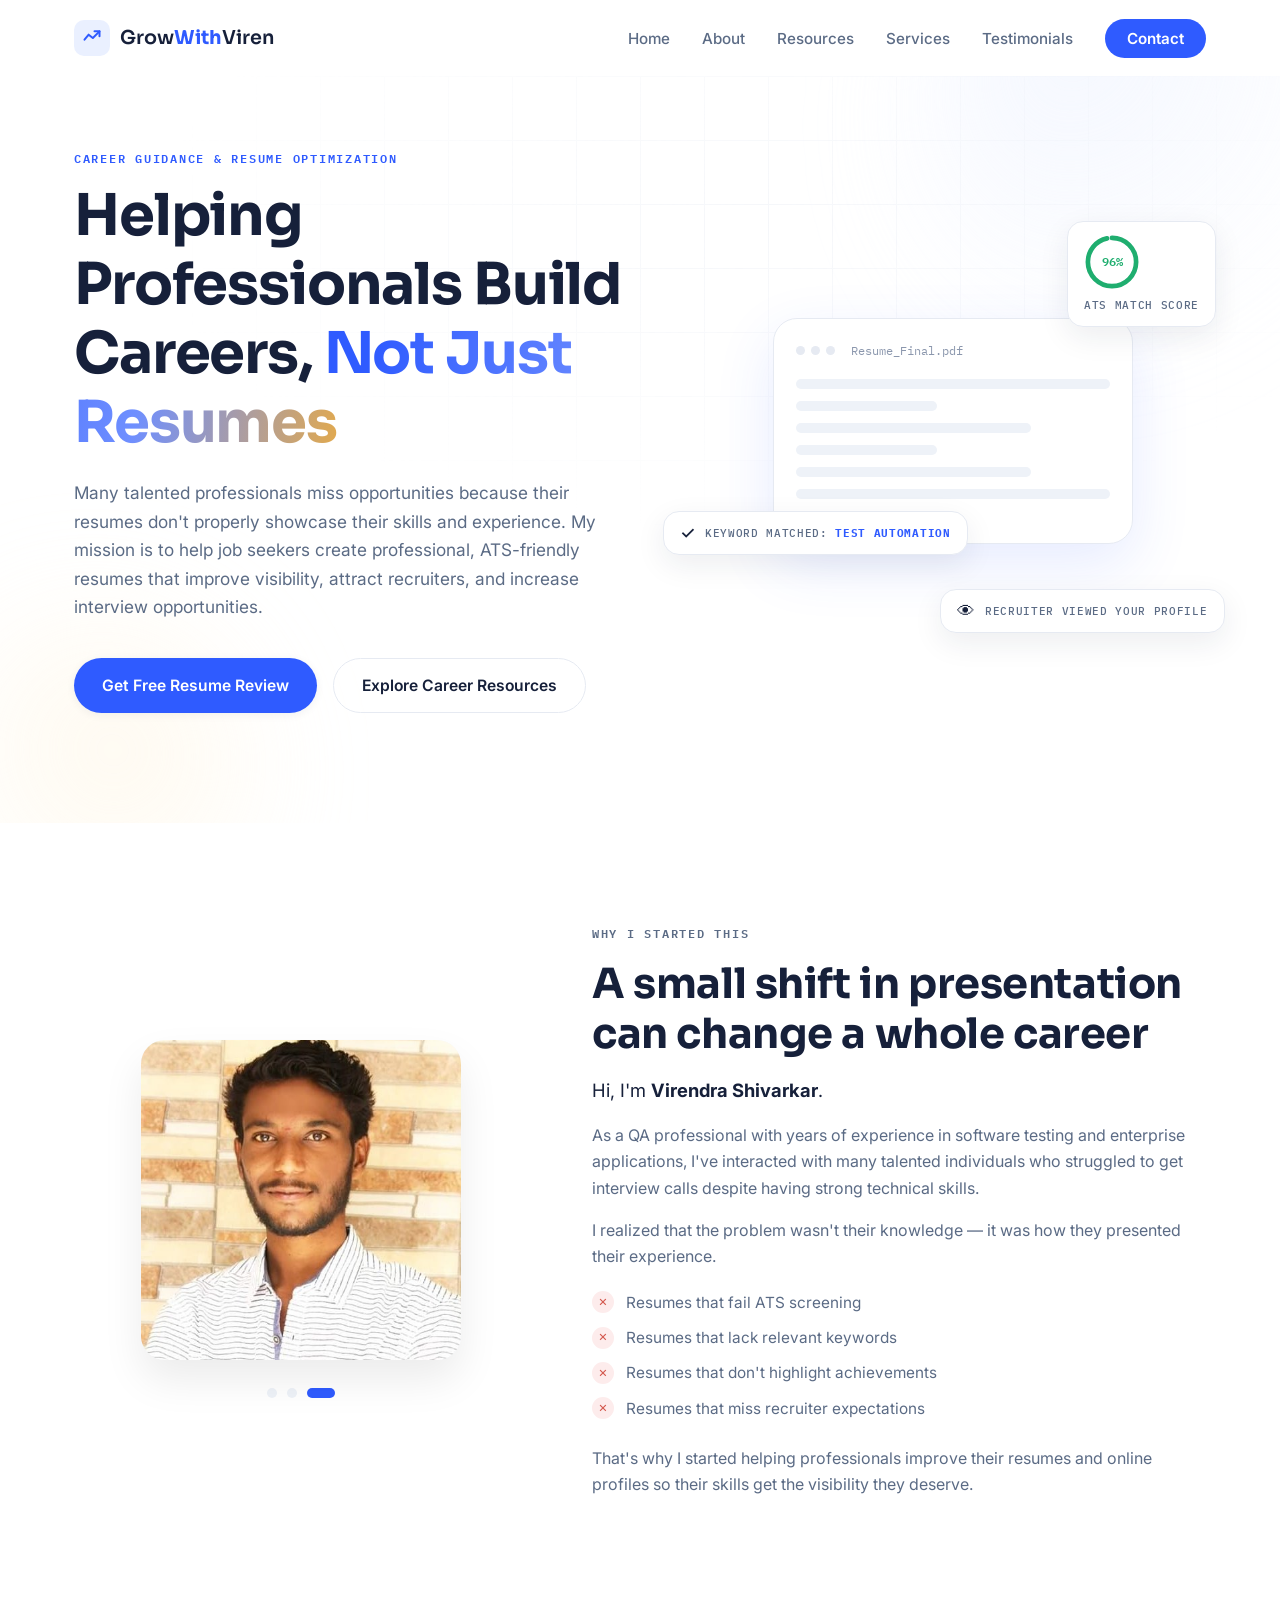
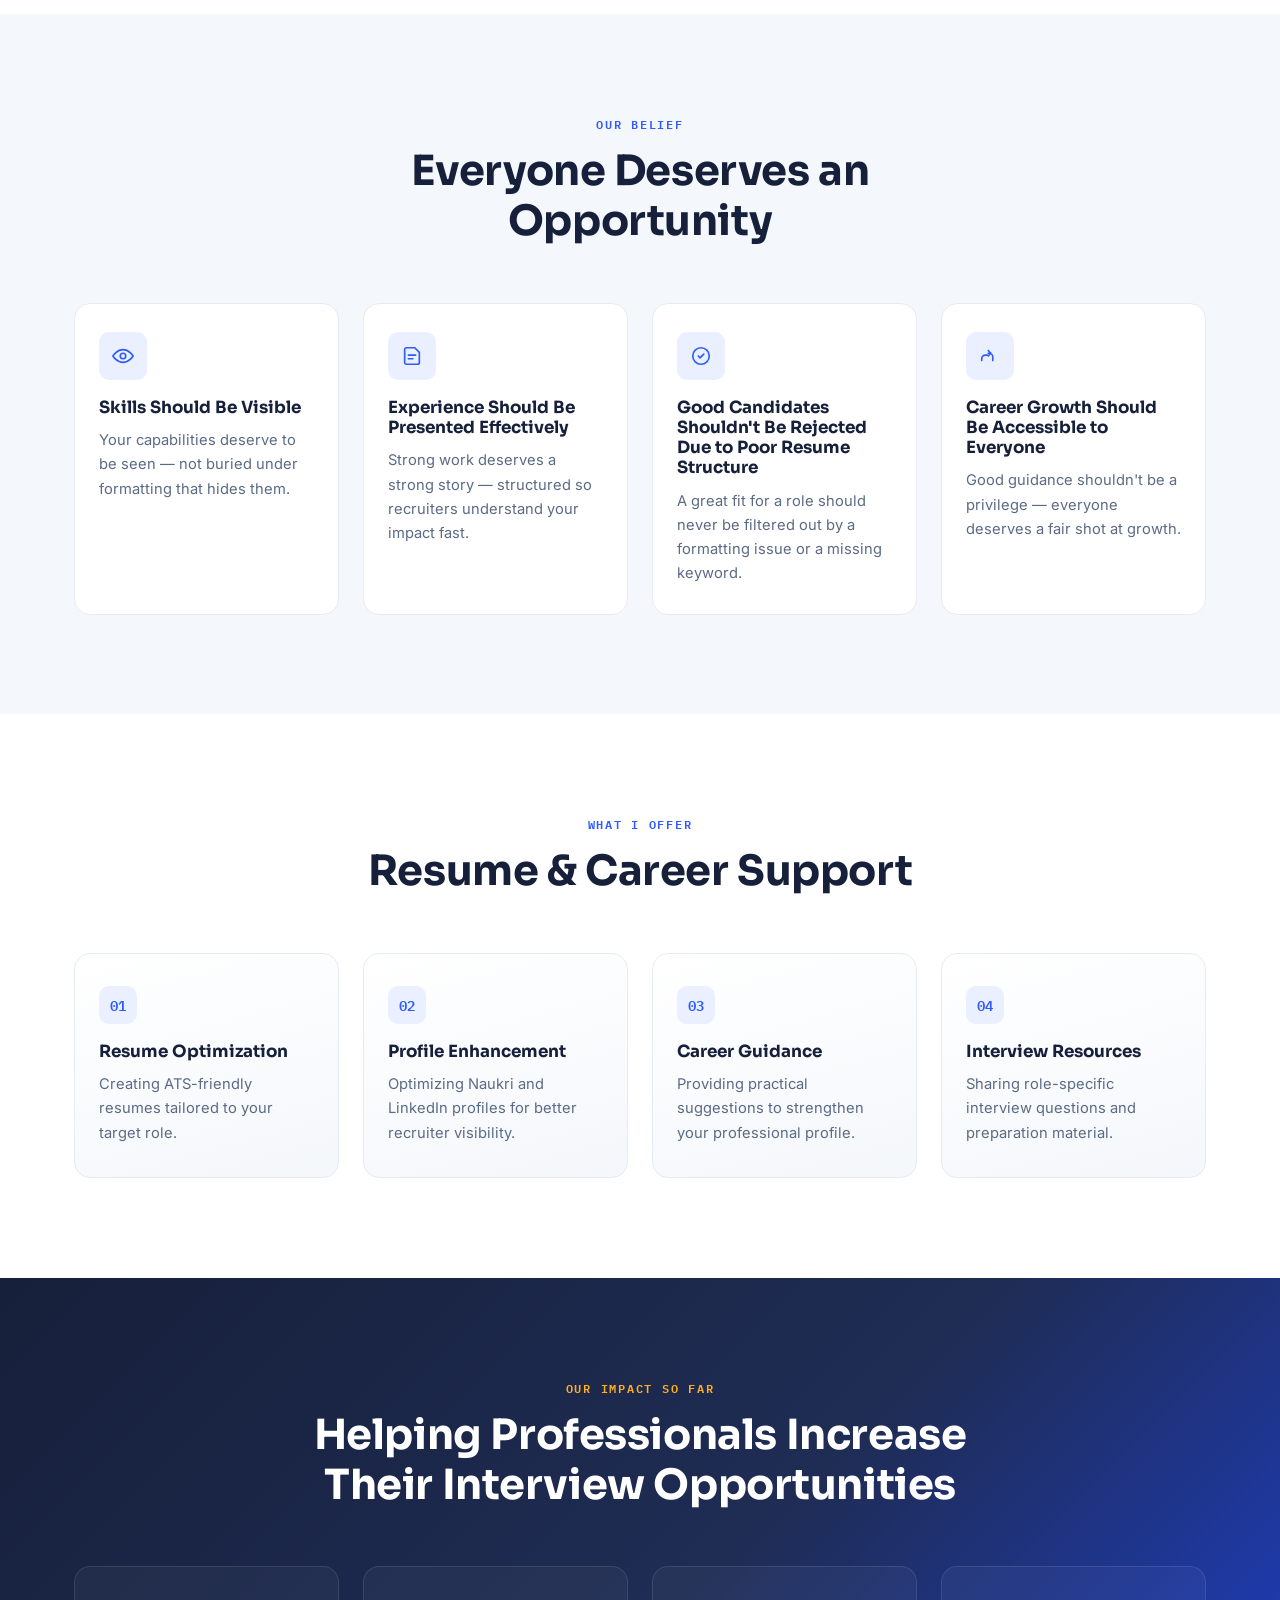
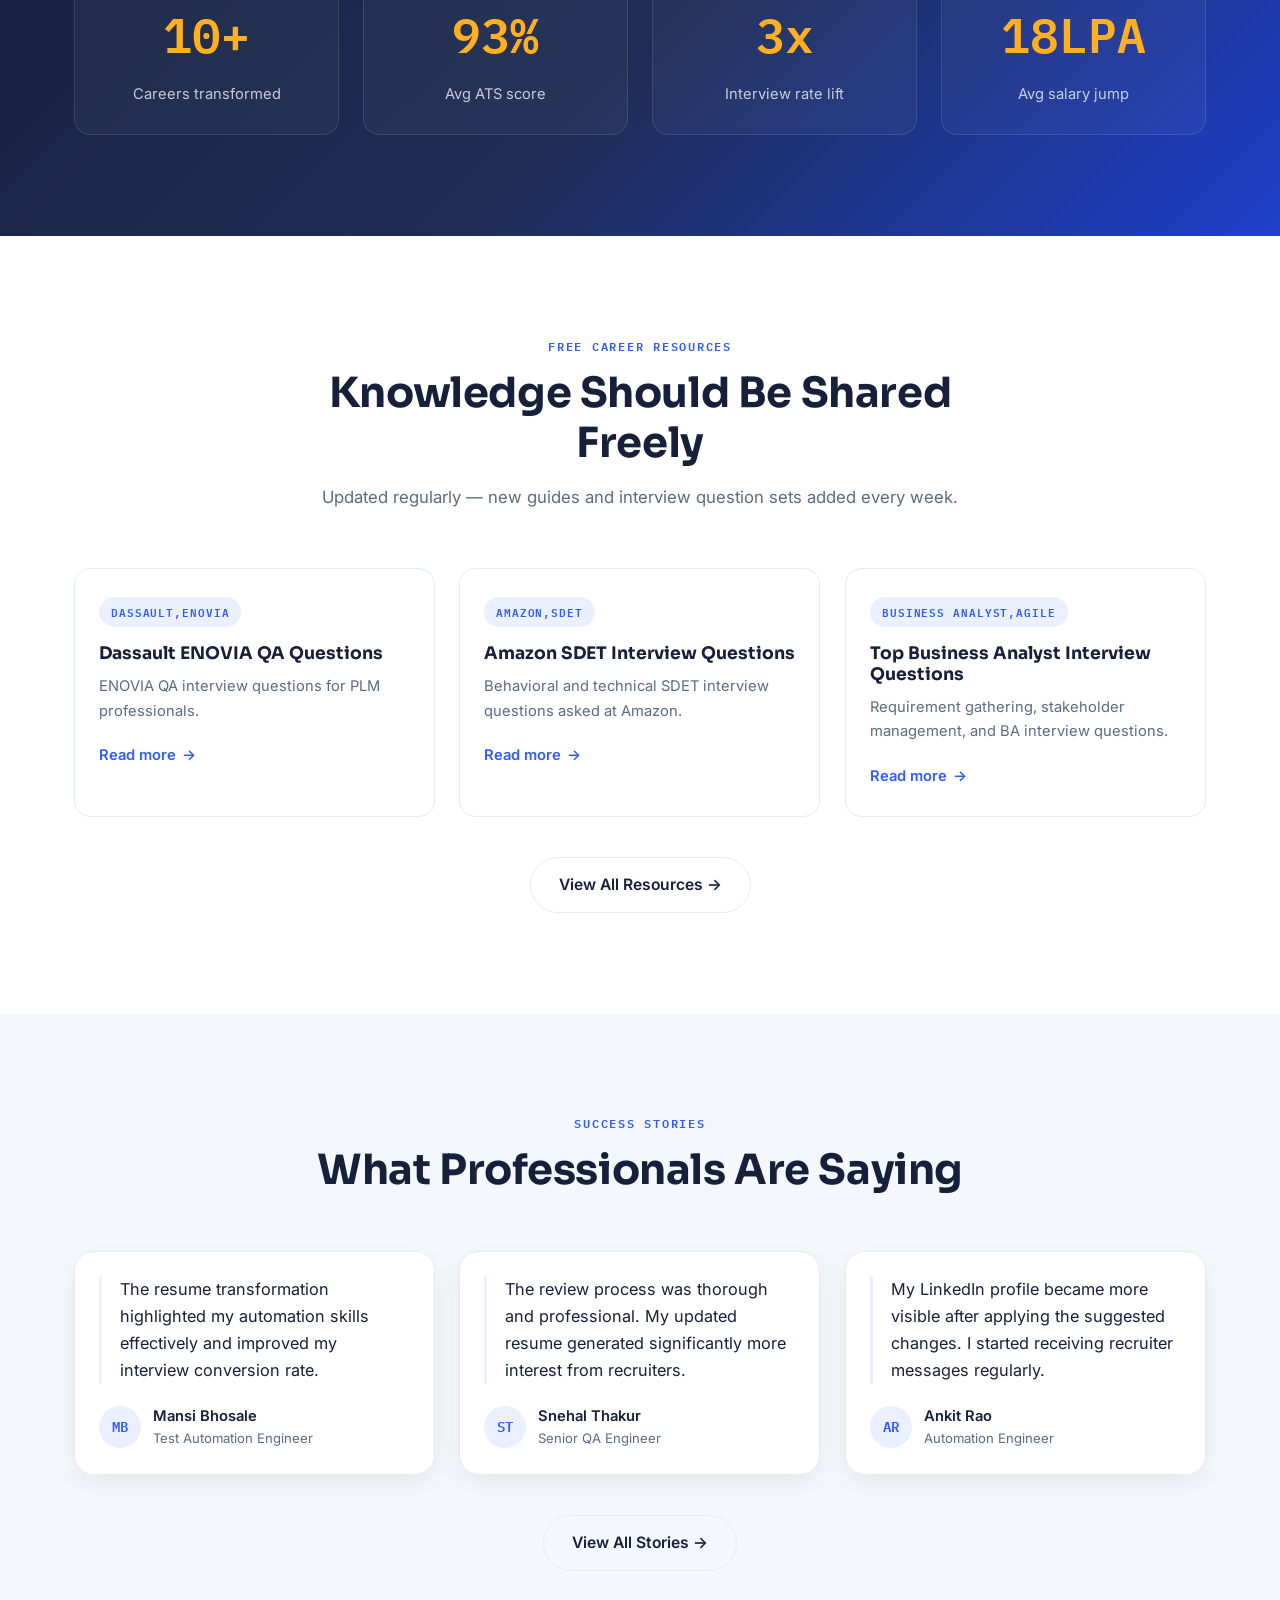
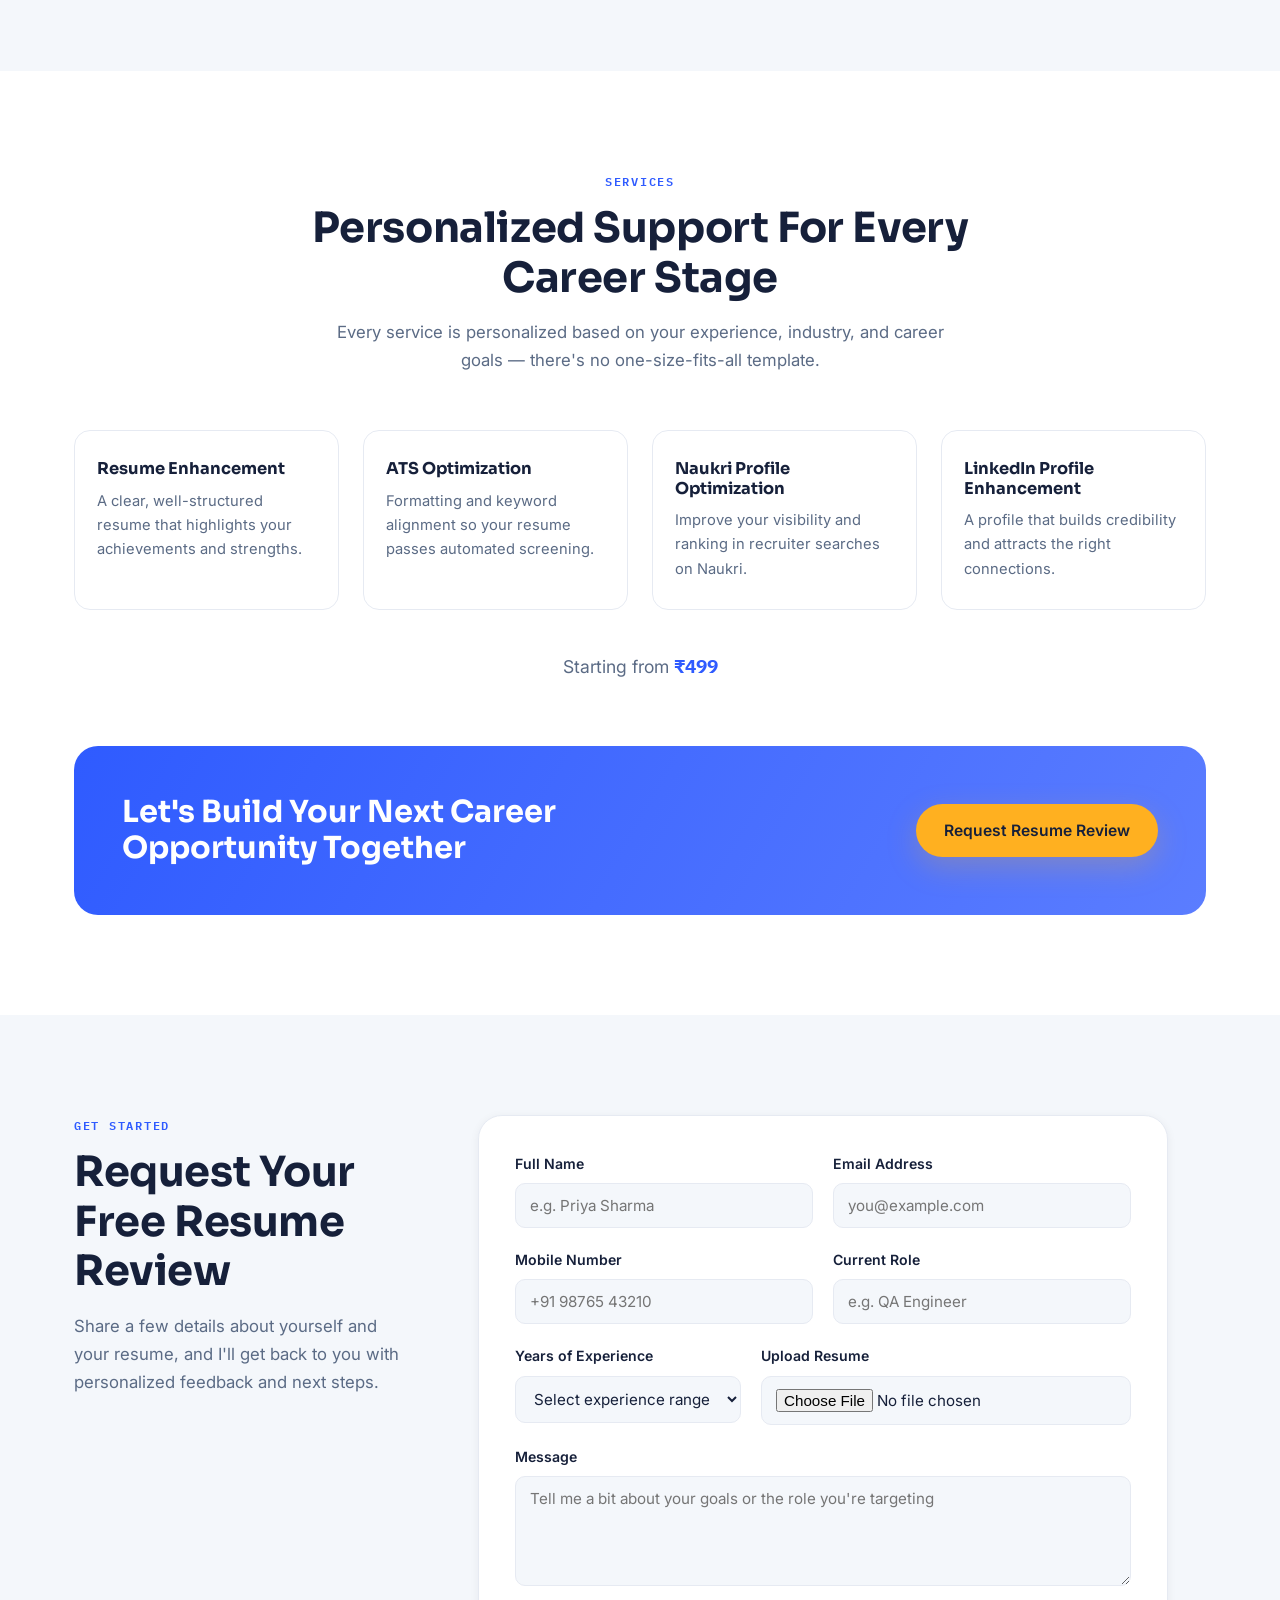
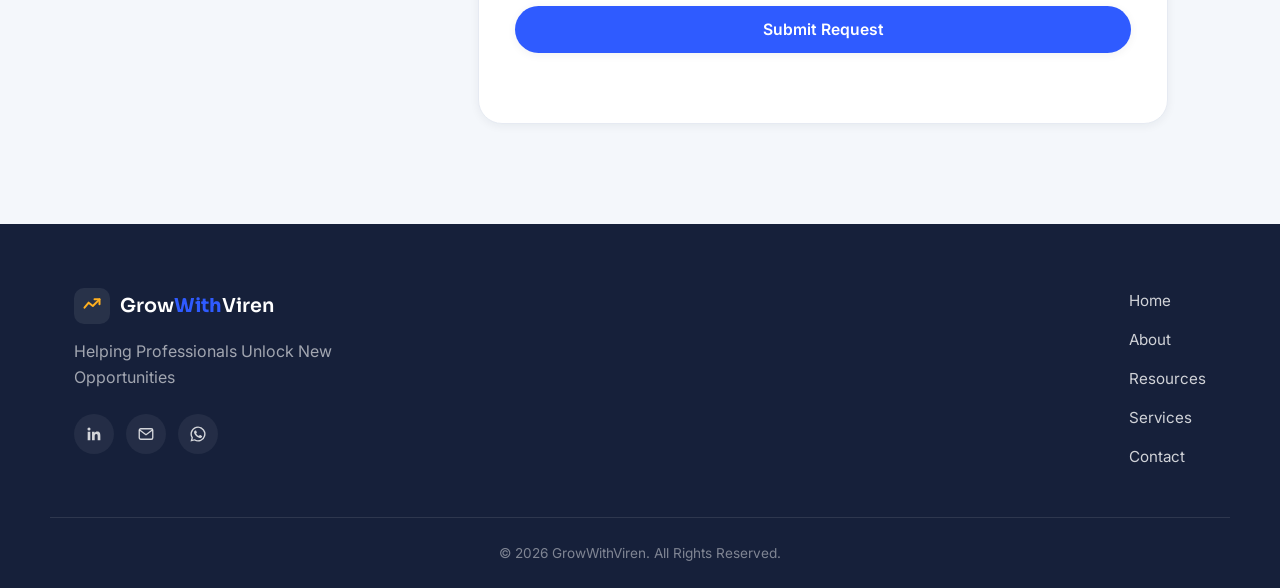
==== index.html @ f5771d09 "Initial GrowWithViren website" ====
<!DOCTYPE html>
<html lang="en">
<head>
  <meta charset="UTF-8">
  <meta name="viewport" content="width=device-width, initial-scale=1.0">

  <!-- ===================== SEO ===================== -->
  <title>GrowWithViren | Career Guidance, Resume Optimization &amp; ATS-Friendly Resumes</title>
  <meta name="description" content="GrowWithViren helps professionals build careers, not just resumes. Get ATS-friendly resume optimization, LinkedIn &amp; Naukri profile enhancement, and free career resources from Virendra Shivarkar.">
  <meta name="keywords" content="resume optimization, ATS resume, career guidance, LinkedIn profile, Naukri profile, QA interview questions, SDET interview questions, resume writing">
  <meta name="author" content="Virendra Shivarkar">
  <link rel="canonical" href="https://www.growwithviren.com/">

  <!-- Open Graph -->
  <meta property="og:type" content="website">
  <meta property="og:title" content="GrowWithViren | Helping Professionals Build Careers, Not Just Resumes">
  <meta property="og:description" content="ATS-friendly resumes, profile optimization, and free career resources to help you get noticed by recruiters and land more interviews.">
  <meta property="og:url" content="https://www.growwithviren.com/">
  <meta property="og:site_name" content="GrowWithViren">
  <meta property="og:image" content="https://www.growwithviren.com/assets/og-image.png">

  <!-- Twitter Card -->
  <meta name="twitter:card" content="summary_large_image">
  <meta name="twitter:title" content="GrowWithViren | Helping Professionals Build Careers, Not Just Resumes">
  <meta name="twitter:description" content="ATS-friendly resumes, profile optimization, and free career resources to help you get noticed by recruiters and land more interviews.">

  <!-- Favicon -->
  <link rel="icon" type="image/svg+xml" href="data:image/svg+xml,%3Csvg xmlns='http://www.w3.org/2000/svg' viewBox='0 0 100 100'%3E%3Crect rx='22' width='100' height='100' fill='%232F5BFF'/%3E%3Cpath d='M28 62 L42 38 L58 52 L72 30' stroke='white' stroke-width='8' fill='none' stroke-linecap='round' stroke-linejoin='round'/%3E%3C/svg%3E">

  <!-- Fonts -->
  <link rel="preconnect" href="https://fonts.googleapis.com">
  <link rel="preconnect" href="https://fonts.gstatic.com" crossorigin>
  <link href="https://fonts.googleapis.com/css2?family=Sora:wght@400;500;600;700;800&amp;family=Inter:wght@400;500;600;700&amp;family=IBM+Plex+Mono:wght@500;600&amp;display=swap" rel="stylesheet">

  <!-- Stylesheet -->
  <link rel="stylesheet" href="css/style.css">

  <!-- Structured data -->
  <script type="application/ld+json">
  {
    "@context": "https://schema.org",
    "@type": "ProfessionalService",
    "name": "GrowWithViren",
    "founder": {
      "@type": "Person",
      "name": "Virendra Shivarkar"
    },
    "description": "Career guidance and professional growth platform offering ATS-friendly resume optimization, LinkedIn and Naukri profile enhancement, and free career resources.",
    "url": "https://www.growwithviren.com/",
    "areaServed": "Global",
    "priceRange": "₹₹"
  }
  </script>
</head>
<body>

  <!-- Skip link for accessibility -->
  <a class="skip-link" href="#main-content">Skip to main content</a>

  <!-- ===================== HEADER / NAV ===================== -->
  <header class="site-header" id="site-header">
    <nav class="navbar" aria-label="Primary navigation">
      <a href="#home" class="navbar__logo" aria-label="GrowWithViren home">
        <span class="navbar__logo-mark" aria-hidden="true">
          <svg viewBox="0 0 24 24" fill="none" xmlns="http://www.w3.org/2000/svg">
            <path d="M3 14L8 8L13 12L21 4" stroke="currentColor" stroke-width="2.4" stroke-linecap="round" stroke-linejoin="round"/>
            <path d="M15 4H21V10" stroke="currentColor" stroke-width="2.4" stroke-linecap="round" stroke-linejoin="round"/>
          </svg>
        </span>
        <span class="navbar__logo-text">Grow<strong>With</strong>Viren</span>
      </a>

      <button class="navbar__toggle" id="navToggle" aria-expanded="false" aria-controls="navMenu" aria-label="Toggle navigation menu">
        <span class="navbar__toggle-bar"></span>
        <span class="navbar__toggle-bar"></span>
        <span class="navbar__toggle-bar"></span>
      </button>

      <ul class="navbar__menu" id="navMenu">
        <li><a href="#home" class="navbar__link">Home</a></li>
        <li><a href="#about" class="navbar__link">About</a></li>
        <li><a href="#resources" class="navbar__link">Resources</a></li>
        <li><a href="#services" class="navbar__link">Services</a></li>
        <li><a href="#testimonials" class="navbar__link">Testimonials</a></li>
        <li><a href="#contact" class="navbar__link navbar__link--cta">Contact</a></li>
      </ul>
    </nav>
  </header>

  <main id="main-content">

    <!-- ===================== HERO ===================== -->
    <section class="hero" id="home">
      <div class="hero__bg" aria-hidden="true">
        <span class="hero__blob hero__blob--1"></span>
        <span class="hero__blob hero__blob--2"></span>
        <span class="hero__grid"></span>
      </div>

      <div class="container hero__inner">
        <div class="hero__content" data-animate="fade-up">
          <p class="eyebrow">Career Guidance &amp; Resume Optimization</p>
          <h1 class="hero__title">Helping Professionals Build Careers, <span class="text-gradient">Not Just Resumes</span></h1>
          <p class="hero__subtitle">
            Many talented professionals miss opportunities because their resumes don't properly
            showcase their skills and experience. My mission is to help job seekers create
            professional, ATS-friendly resumes that improve visibility, attract recruiters, and
            increase interview opportunities.
          </p>
          <div class="hero__actions">
            <a href="#contact" class="btn btn--primary btn--pulse">Get Free Resume Review</a>
            <a href="#resources" class="btn btn--ghost">Explore Career Resources</a>
          </div>
        </div>

        <div class="hero__visual" data-animate="fade-up" data-animate-delay="150">
          <!-- Signature element: ATS Resume Scanner -->
          <div class="scan-card" role="img" aria-label="Illustration of a resume being scanned and matched against recruiter keywords with an ATS score of 96 percent">
            <div class="scan-card__beam"></div>
            <div class="scan-card__header">
              <span class="scan-card__dot"></span>
              <span class="scan-card__dot"></span>
              <span class="scan-card__dot"></span>
              <span class="scan-card__title">Resume_Final.pdf</span>
            </div>
            <div class="scan-card__body">
              <div class="scan-line scan-line--lg"></div>
              <div class="scan-line scan-line--sm"></div>
              <div class="scan-line scan-line--md"></div>
              <div class="scan-line scan-line--sm"></div>
              <div class="scan-line scan-line--md"></div>
              <div class="scan-line scan-line--lg"></div>
              <div class="scan-line scan-line--sm"></div>
            </div>
          </div>

          <div class="float-card float-card--score" data-animate="fade-up" data-animate-delay="400">
            <span class="float-card__ring" aria-hidden="true">
              <svg viewBox="0 0 36 36">
                <circle class="ring__bg" cx="18" cy="18" r="15.5"></circle>
                <circle class="ring__fg" cx="18" cy="18" r="15.5"></circle>
              </svg>
              <span class="float-card__ring-value">96%</span>
            </span>
            <span class="float-card__label">ATS Match Score</span>
          </div>

          <div class="float-card float-card--keyword" data-animate="fade-up" data-animate-delay="550">
            <span class="float-card__icon">✓</span>
            <span class="float-card__label">Keyword Matched: <strong>Test Automation</strong></span>
          </div>

          <div class="float-card float-card--eye" data-animate="fade-up" data-animate-delay="700">
            <span class="float-card__icon">👁</span>
            <span class="float-card__label">Recruiter viewed your profile</span>
          </div>
        </div>
      </div>
    </section>

    <!-- ===================== ABOUT ===================== -->
    <section class="about" id="about">
      <div class="container about__inner">
        <div class="about__visual" data-animate="fade-up">
          <div class="about__photo">
    <img
        src="assets/images/virendra-shivarkar.jpg"
        alt="Virendra Shivarkar"
        class="about__photo-image"
        loading="lazy"
        onerror="this.src='assets/images/profile-placeholder.jpg';"
    >
            
</div>
          <div class="about__timeline" aria-hidden="true">
            <span class="about__timeline-dot"></span>
            <span class="about__timeline-dot"></span>
            <span class="about__timeline-dot about__timeline-dot--active"></span>
          </div>
        </div>

        <div class="about__content" data-animate="fade-up" data-animate-delay="150">
          <p class="eyebrow">Why I Started This</p>
          <h2 class="section-title">A small shift in presentation can change a whole career</h2>

          <p class="about__lead">Hi, I'm <strong>Virendra Shivarkar</strong>.</p>

          <p>
            As a QA professional with years of experience in software testing and enterprise
            applications, I've interacted with many talented individuals who struggled to get
            interview calls despite having strong technical skills.
          </p>
          <p>
            I realized that the problem wasn't their knowledge &mdash; it was how they presented
            their experience.
          </p>

          <ul class="about__list">
            <li><span class="about__list-icon">✕</span> Resumes that fail ATS screening</li>
            <li><span class="about__list-icon">✕</span> Resumes that lack relevant keywords</li>
            <li><span class="about__list-icon">✕</span> Resumes that don't highlight achievements</li>
            <li><span class="about__list-icon">✕</span> Resumes that miss recruiter expectations</li>
          </ul>

          <p>
            That's why I started helping professionals improve their resumes and online profiles
            so their skills get the visibility they deserve.
          </p>
        </div>
      </div>
    </section>

    <!-- ===================== MISSION ===================== -->
    <section class="mission" id="mission">
      <div class="container">
        <div class="section-head" data-animate="fade-up">
          <p class="eyebrow">Our Belief</p>
          <h2 class="section-title">Everyone Deserves an Opportunity</h2>
        </div>

        <div class="mission__grid">
          <article class="mission-card" data-animate="fade-up" data-animate-delay="0">
            <div class="mission-card__icon" aria-hidden="true">
              <svg viewBox="0 0 24 24" fill="none" xmlns="http://www.w3.org/2000/svg"><path d="M1 12s4-7 11-7 11 7 11 7-4 7-11 7-11-7-11-7Z" stroke="currentColor" stroke-width="1.8"/><circle cx="12" cy="12" r="3" stroke="currentColor" stroke-width="1.8"/></svg>
            </div>
            <h3 class="mission-card__title">Skills Should Be Visible</h3>
            <p class="mission-card__text">Your capabilities deserve to be seen &mdash; not buried under formatting that hides them.</p>
          </article>

          <article class="mission-card" data-animate="fade-up" data-animate-delay="100">
            <div class="mission-card__icon" aria-hidden="true">
              <svg viewBox="0 0 24 24" fill="none" xmlns="http://www.w3.org/2000/svg"><path d="M4 19V5a2 2 0 0 1 2-2h9l5 5v11a2 2 0 0 1-2 2H6a2 2 0 0 1-2-2Z" stroke="currentColor" stroke-width="1.8"/><path d="M8 11h8M8 15h5" stroke="currentColor" stroke-width="1.8" stroke-linecap="round"/></svg>
            </div>
            <h3 class="mission-card__title">Experience Should Be Presented Effectively</h3>
            <p class="mission-card__text">Strong work deserves a strong story &mdash; structured so recruiters understand your impact fast.</p>
          </article>

          <article class="mission-card" data-animate="fade-up" data-animate-delay="200">
            <div class="mission-card__icon" aria-hidden="true">
              <svg viewBox="0 0 24 24" fill="none" xmlns="http://www.w3.org/2000/svg"><path d="m9 12 2 2 4-4" stroke="currentColor" stroke-width="1.8" stroke-linecap="round" stroke-linejoin="round"/><circle cx="12" cy="12" r="9" stroke="currentColor" stroke-width="1.8"/></svg>
            </div>
            <h3 class="mission-card__title">Good Candidates Shouldn't Be Rejected Due to Poor Resume Structure</h3>
            <p class="mission-card__text">A great fit for a role should never be filtered out by a formatting issue or a missing keyword.</p>
          </article>

          <article class="mission-card" data-animate="fade-up" data-animate-delay="300">
            <div class="mission-card__icon" aria-hidden="true">
              <svg viewBox="0 0 24 24" fill="none" xmlns="http://www.w3.org/2000/svg"><path d="M3 17v-2a4 4 0 0 1 4-4h2m6 6v-4a4 4 0 0 0-4-4h-1m0-3 3 3-3 3" stroke="currentColor" stroke-width="1.8" stroke-linecap="round" stroke-linejoin="round"/></svg>
            </div>
            <h3 class="mission-card__title">Career Growth Should Be Accessible to Everyone</h3>
            <p class="mission-card__text">Good guidance shouldn't be a privilege &mdash; everyone deserves a fair shot at growth.</p>
          </article>
        </div>
      </div>
    </section>

    <!-- ===================== HOW I HELP ===================== -->
    <section class="help" id="how-i-help">
      <div class="container">
        <div class="section-head" data-animate="fade-up">
          <p class="eyebrow">What I Offer</p>
          <h2 class="section-title">Resume &amp; Career Support</h2>
        </div>

        <div class="help__grid">
          <article class="help-card" data-animate="fade-up" data-animate-delay="0">
            <div class="help-card__badge">01</div>
            <h3 class="help-card__title">Resume Optimization</h3>
            <p class="help-card__text">Creating ATS-friendly resumes tailored to your target role.</p>
          </article>

          <article class="help-card" data-animate="fade-up" data-animate-delay="100">
            <div class="help-card__badge">02</div>
            <h3 class="help-card__title">Profile Enhancement</h3>
            <p class="help-card__text">Optimizing Naukri and LinkedIn profiles for better recruiter visibility.</p>
          </article>

          <article class="help-card" data-animate="fade-up" data-animate-delay="200">
            <div class="help-card__badge">03</div>
            <h3 class="help-card__title">Career Guidance</h3>
            <p class="help-card__text">Providing practical suggestions to strengthen your professional profile.</p>
          </article>

          <article class="help-card" data-animate="fade-up" data-animate-delay="300">
            <div class="help-card__badge">04</div>
            <h3 class="help-card__title">Interview Resources</h3>
            <p class="help-card__text">Sharing role-specific interview questions and preparation material.</p>
          </article>
        </div>
      </div>
    </section>

    <!-- ===================== SUCCESS JOURNEY (stats) ===================== -->
    <section class="stats" id="success-journey">
      <div class="container">
        <div class="section-head section-head--light" data-animate="fade-up">
          <p class="eyebrow eyebrow--light">Our Impact So Far</p>
          <h2 class="section-title section-title--light">Helping Professionals Increase Their Interview Opportunities</h2>
        </div>

        <div class="stats__grid">
          <div class="stat" data-animate="fade-up" data-animate-delay="0">
            <span class="stat__value" data-count="10+" data-suffix="+">0</span>
            <span class="stat__label">Careers transformed</span>
          </div>
          <div class="stat" data-animate="fade-up" data-animate-delay="100">
            <span class="stat__value" data-count="94" data-suffix="%">0</span>
            <span class="stat__label">Avg ATS score</span>
          </div>
          <div class="stat" data-animate="fade-up" data-animate-delay="200">
            <span class="stat__value" data-count="3" data-suffix="x">0</span>
            <span class="stat__label">Interview rate lift</span>
          </div>
          <div class="stat" data-animate="fade-up" data-animate-delay="300">
            <span class="stat__value" data-count="18" data-suffix="LPA">0</span>
            <span class="stat__label">Avg salary jump</span>
          </div>
        </div> 
      </div>
    </section>

    <!-- ===================== RESOURCES ===================== -->
    <section class="resources" id="resources">
      <div class="container">
        <div class="section-head" data-animate="fade-up">
          <p class="eyebrow">Free Career Resources</p>
          <h2 class="section-title">Knowledge Should Be Shared Freely</h2>
          <p class="section-subtitle">Updated regularly — new guides and interview question sets added every week.</p>
        </div>

        <!-- Featured resources — rendered from JSON by homepage-data.js -->
        <div class="resources__grid" id="homeResourcesGrid">
          <!-- 3 featured cards injected by JS -->
        </div>

        <div style="text-align:center; margin-top:40px;" data-animate="fade-up">
          <a href="resources.html" class="btn btn--ghost">View All Resources →</a>
        </div>
      </div>
    </section>

    <!-- ===================== TESTIMONIALS ===================== -->
    <section class="testimonials" id="testimonials">
      <div class="container">
        <div class="section-head" data-animate="fade-up">
          <p class="eyebrow">Success Stories</p>
          <h2 class="section-title">What Professionals Are Saying</h2>
        </div>

        <!-- Featured testimonials — rendered from JSON -->
        <div class="testimonials__grid" id="homeTestimonialsGrid">
          <!-- 3 featured cards injected by JS -->
        </div>

        <div style="text-align:center; margin-top:40px;" data-animate="fade-up">
          <a href="testimonials.html" class="btn btn--ghost">View All Stories →</a>
        </div>
      </div>
    </section>

    <!-- ===================== SERVICES ===================== -->
    <section class="services" id="services">
      <div class="container">
        <div class="section-head" data-animate="fade-up">
          <p class="eyebrow">Services</p>
          <h2 class="section-title">Personalized Support For Every Career Stage</h2>
          <p class="section-subtitle">
            Every service is personalized based on your experience, industry, and career goals &mdash;
            there's no one-size-fits-all template.
          </p>
        </div>

        <div class="services__grid">
          <article class="service-card" data-animate="fade-up" data-animate-delay="0">
            <h3 class="service-card__title">Resume Enhancement</h3>
            <p class="service-card__text">A clear, well-structured resume that highlights your achievements and strengths.</p>
          </article>

          <article class="service-card" data-animate="fade-up" data-animate-delay="100">
            <h3 class="service-card__title">ATS Optimization</h3>
            <p class="service-card__text">Formatting and keyword alignment so your resume passes automated screening.</p>
          </article>

          <article class="service-card" data-animate="fade-up" data-animate-delay="200">
            <h3 class="service-card__title">Naukri Profile Optimization</h3>
            <p class="service-card__text">Improve your visibility and ranking in recruiter searches on Naukri.</p>
          </article>

          <article class="service-card" data-animate="fade-up" data-animate-delay="300">
            <h3 class="service-card__title">LinkedIn Profile Enhancement</h3>
            <p class="service-card__text">A profile that builds credibility and attracts the right connections.</p>
          </article>
        </div>

        <p class="services__pricing" data-animate="fade-up">Starting from <strong>₹499</strong></p>
      </div>

      <!-- CTA banner -->
      <div class="container">
        <div class="cta-banner" data-animate="fade-up">
          <h3 class="cta-banner__title">Let's Build Your Next Career Opportunity Together</h3>
          <a href="#contact" class="btn btn--accent btn--pulse">Request Resume Review</a>
        </div>
      </div>
    </section>

    <!-- ===================== CONTACT ===================== -->
    <section class="contact" id="contact">
      <div class="container contact__inner">
        <div class="contact__intro" data-animate="fade-up">
          <p class="eyebrow">Get Started</p>
          <h2 class="section-title">Request Your Free Resume Review</h2>
          <p class="section-subtitle">
            Share a few details about yourself and your resume, and I'll get back to you with
            personalized feedback and next steps.
          </p>
        </div>
      
        <form
  class="contact-form"
  id="contactForm"
  name="resume-review"
  method="POST"
  data-netlify="true"
  netlify-honeypot="bot-field"
  enctype="multipart/form-data"
  data-animate="fade-up"
  data-animate-delay="150">
<input type="hidden" name="form-name" value="resume-review">

<p hidden>
  <label>
    Don't fill this out:
    <input name="bot-field">
  </label>
</p>

        <div class="form-row">
            <div class="form-field">
              <label for="fullName">Full Name</label>
              <input type="text" id="fullName" name="fullName" placeholder="e.g. Priya Sharma" required>
            </div>
            <div class="form-field">
              <label for="email">Email Address</label>
              <input type="email" id="email" name="email" placeholder="you@example.com" required>
            </div>
          </div>

          <div class="form-row">
            <div class="form-field">
              <label for="mobile">Mobile Number</label>
              <input type="tel" id="mobile" name="mobile" placeholder="+91 98765 43210" required>
            </div>
            <div class="form-field">
              <label for="currentRole">Current Role</label>
              <input type="text" id="currentRole" name="currentRole" placeholder="e.g. QA Engineer" required>
            </div>
          </div>

          <div class="form-row">
            <div class="form-field">
              <label for="experience">Years of Experience</label>
              <select id="experience" name="experience" required>
                <option value="" disabled selected>Select experience range</option>
                <option value="0-1">0 &ndash; 1 years</option>
                <option value="1-3">1 &ndash; 3 years</option>
                <option value="3-5">3 &ndash; 5 years</option>
                <option value="5-10">5 &ndash; 10 years</option>
                <option value="10+">10+ years</option>
              </select>
            </div>
          <div class="form-field">
              <label for="resumeUpload">Upload Resume</label>
              <input type="file" id="resumeUpload" name="resumeUpload" accept=".pdf,.doc,.docx">
            </div>
          </div>

          <div class="form-field">
            <label for="message">Message</label>
            <textarea id="message" name="message" rows="4" placeholder="Tell me a bit about your goals or the role you're targeting"></textarea>
          </div>

          <button type="submit" class="btn btn--primary btn--block">Submit Request</button>

          <p class="form-status" id="formStatus" role="status" aria-live="polite"></p>
        </form>
      </div>
    </section>

  </main>

  <!-- ===================== FOOTER ===================== -->
  <footer class="site-footer">
    <div class="container site-footer__inner">
      <div class="site-footer__brand">
        <a href="#home" class="navbar__logo navbar__logo--footer" aria-label="GrowWithViren home">
          <span class="navbar__logo-mark" aria-hidden="true">
            <svg viewBox="0 0 24 24" fill="none" xmlns="http://www.w3.org/2000/svg">
              <path d="M3 14L8 8L13 12L21 4" stroke="currentColor" stroke-width="2.4" stroke-linecap="round" stroke-linejoin="round"/>
              <path d="M15 4H21V10" stroke="currentColor" stroke-width="2.4" stroke-linecap="round" stroke-linejoin="round"/>
            </svg>
          </span>
          <span class="navbar__logo-text">Grow<strong>With</strong>Viren</span>
        </a>
        <p class="site-footer__tagline">Helping Professionals Unlock New Opportunities</p>

        <div class="site-footer__socials">
          <a href="https://www.linkedin.com/in/virendra-shivarkar-881945110/" class="social-icon" aria-label="LinkedIn">
            <svg viewBox="0 0 24 24" fill="currentColor" aria-hidden="true"><path d="M20.45 20.45h-3.55v-5.57c0-1.33-.02-3.04-1.85-3.04-1.85 0-2.13 1.45-2.13 2.94v5.67H9.37V9h3.41v1.56h.05c.48-.9 1.64-1.85 3.37-1.85 3.6 0 4.27 2.37 4.27 5.46v6.28ZM5.34 7.43a2.06 2.06 0 1 1 0-4.12 2.06 2.06 0 0 1 0 4.12ZM7.12 20.45H3.56V9h3.56v11.45Z"/></svg>
          </a>
          <a href="mailto:virenshivarkar301@gmail.com" class="social-icon" aria-label="Email">
            <svg viewBox="0 0 24 24" fill="none" stroke="currentColor" aria-hidden="true"><rect x="3" y="5" width="18" height="14" rx="2" stroke-width="1.8"/><path d="m4 7 8 6 8-6" stroke-width="1.8" stroke-linecap="round" stroke-linejoin="round"/></svg>
          </a>
          <a href="https://api.whatsapp.com/send?phone=918686678181" class="social-icon" aria-label="WhatsApp">
            <svg viewBox="0 0 24 24" fill="currentColor" aria-hidden="true"><path d="M12 2a10 10 0 0 0-8.6 15.1L2 22l5.06-1.33A10 10 0 1 0 12 2Zm0 18.2a8.16 8.16 0 0 1-4.17-1.14l-.3-.18-3 .79.8-2.92-.2-.3A8.18 8.18 0 1 1 12 20.2Zm4.52-6.13c-.25-.12-1.45-.71-1.67-.8-.22-.08-.39-.12-.55.12-.16.25-.63.8-.78.96-.14.16-.29.18-.54.06-.25-.12-1.04-.38-1.98-1.22-.73-.65-1.22-1.45-1.37-1.69-.14-.25-.02-.38.12-.5.12-.12.27-.31.41-.46.14-.16.18-.27.27-.45.09-.18.05-.34-.02-.46-.07-.12-.6-1.45-.83-1.98-.22-.52-.45-.45-.62-.46h-.53c-.18 0-.46.06-.7.32-.25.27-.96.94-.96 2.28 0 1.35.98 2.65 1.12 2.83.14.18 1.9 2.9 4.6 3.95 2.7 1.04 2.7.7 3.18.65.49-.05 1.45-.59 1.65-1.17.2-.58.2-1.07.14-1.17-.05-.1-.22-.16-.47-.28Z"/></svg>
          </a>
        </div>
      </div>

      <nav class="site-footer__links" aria-label="Footer navigation">
        <a href="#home">Home</a>
        <a href="#about">About</a>
        <a href="#resources">Resources</a>
        <a href="#services">Services</a>
        <a href="#contact">Contact</a>
      </nav>
    </div>

    <div class="site-footer__bottom">
      <p>&copy; <span id="currentYear"></span> GrowWithViren. All Rights Reserved.</p>
    </div>
  </footer>

  <script src="js/script.js"></script>
  <script src="js/homepage-data.js"></script>
</body>
</html>
---- css/style.css ----
/* =========================================================
   GrowWithViren — Stylesheet
   Design tokens, base styles, layout, components, animations
   ========================================================= */

/* ---------- Design Tokens ---------- */
:root {
  /* Color */
  --bg: #ffffff;
  --bg-soft: #f4f7fb;
  --bg-soft-2: #eef2f8;
  --ink: #16203a;
  
  --ink-muted: #5b6b85;
  --ink-faint: #8b97ad;
  --primary: #2f5bff;
  --primary-dark: #1e3fcb;
  --primary-light: #eaf0ff;
  --accent: #ffb020;
  --accent-dark: #e08e00;
  --border: #e6eaf2;
  --success: #1fae6f;
  --white: #ffffff;

  /* Typography */
  --font-display: "Sora", "Inter", system-ui, sans-serif;
  --font-body: "Inter", system-ui, sans-serif;
  --font-mono: "IBM Plex Mono", "SFMono-Regular", Consolas, monospace;

  /* Layout */
  --max-width: 1180px;
  --radius-sm: 10px;
  --radius-md: 16px;
  --radius-lg: 24px;
  --radius-pill: 999px;

  /* Shadow */
  --shadow-sm: 0 2px 10px rgba(22, 32, 58, 0.06);
  --shadow-md: 0 10px 30px rgba(22, 32, 58, 0.08);
  --shadow-lg: 0 20px 60px rgba(47, 91, 255, 0.12);

  /* Motion */
  --ease: cubic-bezier(0.22, 1, 0.36, 1);
  --t-fast: 0.2s;
  --t-base: 0.4s;
  --t-slow: 0.8s;

  /* Header */
  --header-h: 76px;
}

/* ---------- Reset & Base ---------- */
* {
  margin: 0;
  padding: 0;
  box-sizing: border-box;
}

html {
  scroll-behavior: smooth;
  scroll-padding-top: var(--header-h);
}

body {
  font-family: var(--font-body);
  color: var(--ink);
  background-color: var(--bg);
  line-height: 1.65;
  -webkit-font-smoothing: antialiased;
  text-rendering: optimizeLegibility;
}

img, svg {
  display: block;
  max-width: 100%;
}

a {
  color: inherit;
  text-decoration: none;
}

ul {
  list-style: none;
}

button {
  font-family: inherit;
  cursor: pointer;
  border: none;
  background: none;
}

h1, h2, h3, h4 {
  font-family: var(--font-display);
  font-weight: 700;
  line-height: 1.2;
  color: var(--ink);
}

.container {
  width: 100%;
  max-width: var(--max-width);
  margin: 0 auto;
  padding: 0 24px;
}

/* Respect reduced motion preference */
@media (prefers-reduced-motion: reduce) {
  *, *::before, *::after {
    animation-duration: 0.001ms !important;
    animation-iteration-count: 1 !important;
    transition-duration: 0.001ms !important;
    scroll-behavior: auto !important;
  }
}

/* Visible focus states for accessibility */
a:focus-visible,
button:focus-visible,
input:focus-visible,
select:focus-visible,
textarea:focus-visible {
  outline: 2px solid var(--primary);
  outline-offset: 3px;
  border-radius: var(--radius-sm);
}

/* Skip link */
.skip-link {
  position: absolute;
  left: -9999px;
  top: 0;
  background: var(--primary);
  color: var(--white);
  padding: 10px 18px;
  border-radius: var(--radius-sm);
  z-index: 1000;
}
.skip-link:focus {
  left: 16px;
  top: 16px;
}

/* ---------- Typography helpers ---------- */
.eyebrow {
  font-family: var(--font-mono);
  font-size: 0.78rem;
  font-weight: 600;
  letter-spacing: 0.14em;
  text-transform: uppercase;
  color: var(--primary);
  margin-bottom: 12px;
}
.eyebrow--light {
  color: var(--accent);
}

.section-title {
  font-size: clamp(1.8rem, 1.3rem + 2vw, 2.6rem);
  letter-spacing: -0.01em;
  margin-bottom: 16px;
}
.section-title--light {
  color: var(--white);
}

.section-subtitle {
  color: var(--ink-muted);
  font-size: 1.05rem;
  max-width: 640px;
}

.text-gradient {
  background: linear-gradient(100deg, var(--primary) 10%, #6f8fff 60%, var(--accent) 110%);
  -webkit-background-clip: text;
  background-clip: text;
  color: transparent;
}

.section-head {
  max-width: 700px;
  margin: 0 auto 56px;
  text-align: center;
}
.section-head--light {
  margin-left: auto;
  margin-right: auto;
}
.section-head .section-subtitle,
.section-head--light .section-subtitle {
  margin-left: auto;
  margin-right: auto;
}
.section-head .section-title,
.section-head--light .section-title {
  text-align: center;
}

/* ---------- Buttons ---------- */
.btn {
  display: inline-flex;
  align-items: center;
  justify-content: center;
  gap: 8px;
  padding: 14px 28px;
  border-radius: var(--radius-pill);
  font-weight: 600;
  font-size: 0.98rem;
  transition: transform var(--t-fast) var(--ease), box-shadow var(--t-fast) var(--ease), background-color var(--t-fast) var(--ease), color var(--t-fast) var(--ease);
  white-space: nowrap;
}
.btn--primary {
  background: var(--primary);
  color: var(--white);
  box-shadow: var(--shadow-sm);
}
.btn--primary:hover {
  background: var(--primary-dark);
  transform: translateY(-2px);
  box-shadow: var(--shadow-md);
}
.btn--ghost {
  background: transparent;
  color: var(--ink);
  border: 1.5px solid var(--border);
}
.btn--ghost:hover {
  border-color: var(--primary);
  color: var(--primary);
  transform: translateY(-2px);
}
.btn--accent {
  background: var(--accent);
  color: var(--ink);
  box-shadow: 0 10px 30px rgba(255, 176, 32, 0.25);
}
.btn--accent:hover {
  background: var(--accent-dark);
  transform: translateY(-2px);
}
.btn--block {
  width: 100%;
}

/* CTA pulse animation */
.btn--pulse {
  position: relative;
}
.btn--pulse::after {
  content: "";
  position: absolute;
  inset: 0;
  border-radius: var(--radius-pill);
  border: 2px solid currentColor;
  opacity: 0;
  animation: pulse-ring 2.6s var(--ease) infinite;
}
@keyframes pulse-ring {
  0% { opacity: 0.35; transform: scale(1); }
  80% { opacity: 0; transform: scale(1.18); }
  100% { opacity: 0; transform: scale(1.18); }
}

/* =========================================================
   HEADER / NAVIGATION
   ========================================================= */
.site-header {
  position: sticky;
  top: 0;
  z-index: 100;
  width: 100%;
  background: rgba(255, 255, 255, 0.85);
  backdrop-filter: blur(12px);
  transition: box-shadow var(--t-base) var(--ease), background-color var(--t-base) var(--ease);
}
.site-header.is-scrolled {
  background: rgba(255, 255, 255, 0.95);
  box-shadow: 0 4px 24px rgba(22, 32, 58, 0.06);
}

.navbar {
  max-width: var(--max-width);
  margin: 0 auto;
  padding: 0 24px;
  height: var(--header-h);
  display: flex;
  align-items: center;
  justify-content: space-between;
}

.navbar__logo {
  display: inline-flex;
  align-items: center;
  gap: 10px;
  font-family: var(--font-display);
  font-size: 1.2rem;
  font-weight: 600;
  color: var(--ink);
}
.navbar__logo-mark {
  display: inline-flex;
  align-items: center;
  justify-content: center;
  width: 36px;
  height: 36px;
  border-radius: var(--radius-sm);
  background: var(--primary-light);
  color: var(--primary);
}
.navbar__logo-mark svg {
  width: 20px;
  height: 20px;
}
.navbar__logo-text strong {
  color: var(--primary);
  font-weight: 700;
}

.navbar__menu {
  display: flex;
  align-items: center;
  gap: 32px;
}
.navbar__link {
  font-size: 0.95rem;
  font-weight: 500;
  color: var(--ink-muted);
  transition: color var(--t-fast) var(--ease);
  position: relative;
  padding: 6px 0;
}
.navbar__link::after {
  content: "";
  position: absolute;
  left: 0;
  bottom: -2px;
  width: 0;
  height: 2px;
  background: var(--primary);
  transition: width var(--t-fast) var(--ease);
}
.navbar__link:hover {
  color: var(--ink);
}
.navbar__link:hover::after {
  width: 100%;
}
.navbar__link--cta {
  color: var(--white);
  background: var(--primary);
  padding: 10px 22px;
  border-radius: var(--radius-pill);
  font-weight: 600;
}
.navbar__link--cta::after {
  display: none;
}
.navbar__link--cta:hover {
  background: var(--primary-dark);
  color: var(--white);
  transform: translateY(-1px);
}

.navbar__toggle {
  display: none;
  flex-direction: column;
  justify-content: center;
  gap: 5px;
  width: 40px;
  height: 40px;
  border-radius: var(--radius-sm);
}
.navbar__toggle-bar {
  display: block;
  width: 22px;
  height: 2px;
  background: var(--ink);
  margin: 0 auto;
  transition: transform var(--t-fast) var(--ease), opacity var(--t-fast) var(--ease);
  border-radius: 2px;
}
.navbar__toggle[aria-expanded="true"] .navbar__toggle-bar:nth-child(1) {
  transform: translateY(7px) rotate(45deg);
}
.navbar__toggle[aria-expanded="true"] .navbar__toggle-bar:nth-child(2) {
  opacity: 0;
}
.navbar__toggle[aria-expanded="true"] .navbar__toggle-bar:nth-child(3) {
  transform: translateY(-7px) rotate(-45deg);
}

@media (max-width: 860px) {
  .navbar__toggle {
    display: flex;
  }
  .navbar__menu {
    position: absolute;
    top: var(--header-h);
    left: 0;
    right: 0;
    flex-direction: column;
    align-items: stretch;
    gap: 0;
    background: var(--white);
    box-shadow: var(--shadow-md);
    max-height: 0;
    overflow: hidden;
    transition: max-height var(--t-base) var(--ease);
  }
  .navbar__menu.is-open {
    max-height: 420px;
  }
  .navbar__link {
    padding: 16px 24px;
    border-bottom: 1px solid var(--border);
    width: 100%;
  }
  .navbar__link::after {
    display: none;
  }
  .navbar__link--cta {
    margin: 16px 24px;
    text-align: center;
    border-radius: var(--radius-pill);
  }
}

/* =========================================================
   HERO
   ========================================================= */
.hero {
  position: relative;
  padding: 72px 0 110px;
  overflow: hidden;
}

.hero__bg {
  position: absolute;
  inset: 0;
  z-index: -1;
  overflow: hidden;
}
.hero__blob {
  position: absolute;
  border-radius: 50%;
  filter: blur(60px);
  opacity: 0.55;
}
.hero__blob--1 {
  width: 480px;
  height: 480px;
  top: -180px;
  right: -120px;
  background: radial-gradient(circle at 30% 30%, var(--primary-light), transparent 70%);
}
.hero__blob--2 {
  width: 360px;
  height: 360px;
  bottom: -140px;
  left: -100px;
  background: radial-gradient(circle at 60% 40%, #fff4de, transparent 70%);
}
.hero__grid {
  position: absolute;
  inset: 0;
  background-image:
    linear-gradient(to right, var(--border) 1px, transparent 1px),
    linear-gradient(to bottom, var(--border) 1px, transparent 1px);
  background-size: 64px 64px;
  opacity: 0.4;
  mask-image: radial-gradient(ellipse 70% 60% at 60% 20%, black 0%, transparent 70%);
}

.hero__inner {
  display: grid;
  grid-template-columns: 1.05fr 0.95fr;
  gap: 64px;
  align-items: center;
}

.hero__title {
  font-size: clamp(2.4rem, 1.6rem + 3.2vw, 3.6rem);
  letter-spacing: -0.02em;
  margin-bottom: 22px;
}

.hero__subtitle {
  color: var(--ink-muted);
  font-size: 1.08rem;
  max-width: 540px;
  margin-bottom: 36px;
}

.hero__actions {
  display: flex;
  flex-wrap: wrap;
  gap: 16px;
}

/* ---------- Hero Visual: Resume Scan Card (signature element) ---------- */
.hero__visual {
  position: relative;
  display: flex;
  justify-content: center;
  align-items: center;
  min-height: 420px;
}

.scan-card {
  position: relative;
  width: 100%;
  max-width: 360px;
  background: var(--white);
  border: 1px solid var(--border);
  border-radius: var(--radius-lg);
  box-shadow: var(--shadow-lg);
  padding: 22px;
  overflow: hidden;
}

.scan-card__header {
  display: flex;
  align-items: center;
  gap: 6px;
  margin-bottom: 18px;
}
.scan-card__dot {
  width: 9px;
  height: 9px;
  border-radius: 50%;
  background: var(--border);
}
.scan-card__title {
  margin-left: 10px;
  font-family: var(--font-mono);
  font-size: 0.75rem;
  color: var(--ink-faint);
}

.scan-card__body {
  display: flex;
  flex-direction: column;
  gap: 12px;
}
.scan-line {
  height: 10px;
  border-radius: var(--radius-pill);
  background: var(--bg-soft-2);
}
.scan-line--lg { width: 100%; }
.scan-line--md { width: 75%; }
.scan-line--sm { width: 45%; }

/* Animated scanning beam sweeping down the resume card */
.scan-card__beam {
  position: absolute;
  left: 0;
  right: 0;
  height: 90px;
  background: linear-gradient(
    to bottom,
    rgba(47, 91, 255, 0) 0%,
    rgba(47, 91, 255, 0.12) 45%,
    rgba(47, 91, 255, 0.28) 50%,
    rgba(47, 91, 255, 0.12) 55%,
    rgba(47, 91, 255, 0) 100%
  );
  top: -90px;
  animation: scan-sweep 4.5s ease-in-out infinite;
  pointer-events: none;
}
@keyframes scan-sweep {
  0% { top: -90px; }
  50% { top: 100%; }
  55% { top: 100%; }
  100% { top: -90px; }
}

/* Floating cards */
.float-card {
  position: absolute;
  display: flex;
  align-items: center;
  gap: 10px;
  background: var(--white);
  border: 1px solid var(--border);
  border-radius: var(--radius-md);
  box-shadow: var(--shadow-md);
  padding: 12px 16px;
  font-size: 0.85rem;
  font-weight: 500;
  animation: float-bob 6s ease-in-out infinite;
}
.float-card--score {
  top: 0;
  right: -10px;
  flex-direction: column;
  align-items: flex-start;
  gap: 6px;
  animation-delay: 0.2s;
}
.float-card--keyword {
  bottom: 86px;
  left: -36px;
  animation-delay: 1.2s;
}
.float-card--eye {
  bottom: 8px;
  right: -18px;
  animation-delay: 2.2s;
}

@keyframes float-bob {
  0%, 100% { transform: translateY(0); }
  50% { transform: translateY(-8px); }
}

.float-card__icon {
  font-size: 1.1rem;
  line-height: 1;
}
.float-card__label strong {
  color: var(--primary);
}

/* Score ring */
.float-card__ring {
  position: relative;
  display: inline-flex;
  width: 56px;
  height: 56px;
}
.float-card__ring svg {
  width: 56px;
  height: 56px;
  transform: rotate(-90deg);
}
.ring__bg, .ring__fg {
  fill: none;
  stroke-width: 3;
}
.ring__bg {
  stroke: var(--bg-soft-2);
}
.ring__fg {
  stroke: var(--success);
  stroke-linecap: round;
  stroke-dasharray: 97.4; /* circumference of r=15.5 */
  stroke-dashoffset: 3.9; /* 96% filled */
}
.float-card__ring-value {
  position: absolute;
  inset: 0;
  display: flex;
  align-items: center;
  justify-content: center;
  font-family: var(--font-mono);
  font-size: 0.75rem;
  font-weight: 600;
  color: var(--success);
}
.float-card__label {
  font-family: var(--font-mono);
  font-size: 0.7rem;
  letter-spacing: 0.06em;
  text-transform: uppercase;
  color: var(--ink-muted);
}

@media (max-width: 980px) {
  .hero__inner {
    grid-template-columns: 1fr;
    text-align: center;
    gap: 56px;
  }
  .hero__subtitle {
    margin-left: auto;
    margin-right: auto;
  }
  .hero__actions {
    justify-content: center;
  }
  .hero__visual {
    min-height: 380px;
  }
  .float-card--keyword {
    left: 0;
  }
  .float-card--eye,
  .float-card--score {
    right: 0;
  }
}

/* =========================================================
   ABOUT
   ========================================================= */
.about {
  padding: 100px 0;
}
.about__inner {
  display: grid;
  grid-template-columns: 0.85fr 1.15fr;
  gap: 64px;
  align-items: center;
}

.about__visual {
  display: flex;
  flex-direction: column;
  align-items: center;
  gap: 28px;
}
.about__photo {
    width: 320px;
    height: 320px;
    border-radius: 24px;
    overflow: hidden;
    background: #f5f7fb;
    box-shadow: 0 20px 40px rgba(0,0,0,0.08);
    position: relative;
}

.about__photo-image {
    width: 100%;
    height: 100%;
    object-fit: cover;
    display: block;
}

.about__photo:hover {
    transform: translateY(-6px);
    transition: all 0.3s ease;
}
.about__photo-initials {
  font-family: var(--font-display);
  font-size: 3.4rem;
  font-weight: 700;
  color: var(--primary);
}
.about__timeline {
  display: flex;
  gap: 10px;
}
.about__timeline-dot {
  width: 10px;
  height: 10px;
  border-radius: 50%;
  background: var(--bg-soft-2);
}
.about__timeline-dot--active {
  background: var(--primary);
  width: 28px;
  border-radius: var(--radius-pill);
}

.about__content p {
  color: var(--ink-muted);
  margin-bottom: 16px;
}
.about__lead {
  font-size: 1.15rem;
  color: var(--ink) !important;
}
.about__list {
  display: flex;
  flex-direction: column;
  gap: 10px;
  margin: 20px 0 24px;
}
.about__list li {
  display: flex;
  align-items: center;
  gap: 12px;
  color: var(--ink-muted);
  font-size: 0.96rem;
}
.about__list-icon {
  display: inline-flex;
  align-items: center;
  justify-content: center;
  width: 22px;
  height: 22px;
  border-radius: 50%;
  background: #fdecec;
  color: #d3554a;
  font-size: 0.7rem;
  flex-shrink: 0;
}

@media (max-width: 900px) {
  .about__inner {
    grid-template-columns: 1fr;
    text-align: center;
  }
  .about__list li {
    justify-content: center;
  }
  .about__content {
    text-align: left;
  }
}

/* =========================================================
   MISSION
   ========================================================= */
.mission {
  padding: 100px 0;
  background: var(--bg-soft);
}
.mission__grid {
  display: grid;
  grid-template-columns: repeat(4, 1fr);
  gap: 24px;
}
.mission-card {
  background: var(--white);
  border: 1px solid var(--border);
  border-radius: var(--radius-md);
  padding: 28px 24px;
  transition: transform var(--t-base) var(--ease), box-shadow var(--t-base) var(--ease), border-color var(--t-base) var(--ease);
}
.mission-card:hover {
  transform: translateY(-6px);
  box-shadow: var(--shadow-md);
  border-color: var(--primary-light);
}
.mission-card__icon {
  width: 48px;
  height: 48px;
  border-radius: var(--radius-sm);
  background: var(--primary-light);
  color: var(--primary);
  display: flex;
  align-items: center;
  justify-content: center;
  margin-bottom: 18px;
  transition: transform var(--t-base) var(--ease);
}
.mission-card__icon svg {
  width: 22px;
  height: 22px;
}
.mission-card:hover .mission-card__icon {
  transform: scale(1.08) rotate(-4deg);
}
.mission-card__title {
  font-size: 1.05rem;
  margin-bottom: 10px;
}
.mission-card__text {
  color: var(--ink-muted);
  font-size: 0.92rem;
}

@media (max-width: 980px) {
  .mission__grid {
    grid-template-columns: repeat(2, 1fr);
  }
}
@media (max-width: 600px) {
  .mission__grid {
    grid-template-columns: 1fr;
  }
}

/* =========================================================
   HOW I HELP
   ========================================================= */
.help {
  padding: 100px 0;
}
.help__grid {
  display: grid;
  grid-template-columns: repeat(4, 1fr);
  gap: 24px;
}
.help-card {
  position: relative;
  padding: 32px 24px;
  border-radius: var(--radius-md);
  border: 1px solid var(--border);
  background: linear-gradient(165deg, var(--white) 0%, var(--bg-soft) 100%);
  transition: transform var(--t-base) var(--ease), box-shadow var(--t-base) var(--ease);
}
.help-card:hover {
  transform: translateY(-6px);
  box-shadow: var(--shadow-md);
}
.help-card__badge {
  font-family: var(--font-mono);
  font-size: 0.85rem;
  font-weight: 600;
  color: var(--primary);
  background: var(--primary-light);
  display: inline-flex;
  align-items: center;
  justify-content: center;
  width: 38px;
  height: 38px;
  border-radius: var(--radius-sm);
  margin-bottom: 18px;
}
.help-card__title {
  font-size: 1.05rem;
  margin-bottom: 10px;
}
.help-card__text {
  color: var(--ink-muted);
  font-size: 0.92rem;
}

@media (max-width: 980px) {
  .help__grid {
    grid-template-columns: repeat(2, 1fr);
  }
}
@media (max-width: 600px) {
  .help__grid {
    grid-template-columns: 1fr;
  }
}

/* =========================================================
   STATS / SUCCESS JOURNEY
   ========================================================= */
.stats {
  padding: 100px 0;
  background: linear-gradient(135deg, var(--ink) 0%, #1f2c54 55%, var(--primary-dark) 100%);
  color: var(--white);
}
.stats .section-subtitle {
  color: rgba(255, 255, 255, 0.7);
}
.stats__grid {
  display: grid;
  grid-template-columns: repeat(4, 1fr);
  gap: 24px;
  text-align: center;
}
.stat {
  display: flex;
  flex-direction: column;
  gap: 8px;
  padding: 28px 16px;
  border-radius: var(--radius-md);
  border: 1px solid rgba(255, 255, 255, 0.1);
  background: rgba(255, 255, 255, 0.04);
}
.stat__value {
  font-family: var(--font-mono);
  font-size: clamp(2.2rem, 1.8rem + 1.5vw, 3rem);
  font-weight: 600;
  color: var(--accent);
}
.stat__label {
  font-size: 0.92rem;
  color: rgba(255, 255, 255, 0.75);
}

@media (max-width: 900px) {
  .stats__grid {
    grid-template-columns: repeat(2, 1fr);
  }
}
@media (max-width: 520px) {
  .stats__grid {
    grid-template-columns: 1fr;
  }
}

/* =========================================================
   RESOURCES
   ========================================================= */
.resources {
  padding: 100px 0;
}
.resources__grid {
  display: grid;
  grid-template-columns: repeat(3, 1fr);
  gap: 24px;
}
.resource-card {
  position: relative;
  padding: 28px 24px;
  border-radius: var(--radius-md);
  border: 1px solid var(--border);
  background: var(--white);
  transition: transform var(--t-base) var(--ease), box-shadow var(--t-base) var(--ease), border-color var(--t-base) var(--ease);
}
.resource-card:hover {
  transform: translateY(-6px);
  box-shadow: var(--shadow-md);
  border-color: var(--primary-light);
}
.resource-card__badge {
  display: inline-flex;
  font-family: var(--font-mono);
  font-size: 0.7rem;
  font-weight: 600;
  letter-spacing: 0.08em;
  text-transform: uppercase;
  padding: 6px 12px;
  border-radius: var(--radius-pill);
  background: var(--primary-light);
  color: var(--primary);
  margin-bottom: 16px;
}
.resource-card__title {
  font-size: 1.08rem;
  margin-bottom: 10px;
}
.resource-card__text {
  color: var(--ink-muted);
  font-size: 0.92rem;
  margin-bottom: 18px;
}
.resource-card__link {
  display: inline-flex;
  align-items: center;
  gap: 6px;
  font-weight: 600;
  font-size: 0.92rem;
  color: var(--primary);
  transition: gap var(--t-fast) var(--ease);
}
.resource-card__link span {
  transition: transform var(--t-fast) var(--ease);
}
.resource-card__link:hover span {
  transform: translateX(4px);
}

@media (max-width: 980px) {
  .resources__grid {
    grid-template-columns: repeat(2, 1fr);
  }
}
@media (max-width: 600px) {
  .resources__grid {
    grid-template-columns: 1fr;
  }
}

/* =========================================================
   TESTIMONIALS
   ========================================================= */
.testimonials {
  padding: 100px 0;
  background: var(--bg-soft);
}

.testimonials__grid {
    display: grid;
    grid-template-columns: repeat(3, 1fr);
    gap: 24px;
}

.testimonial-card {
    background: #ffffff;
    border: 1px solid #e6eaf2;
    border-radius: 20px;
    padding: 24px;

    display: flex;
    flex-direction: column;
    gap: 20px;

    box-shadow: 0 8px 24px rgba(22,32,58,0.06);

    transition:
      transform 0.3s ease,
      box-shadow 0.3s ease,
      border-color 0.3s ease;
}

.testimonial-card:hover {
    transform: translateY(-6px);
    box-shadow: 0 18px 40px rgba(47,91,255,0.12);
    border-color: var(--primary-light);
}


.testimonial-card__quote {
  font-size: 1.02rem;
  color: var(--ink);
  font-style: normal;
  position: relative;
  padding-left: 18px;
  border-left: 3px solid var(--primary-light);
}
.testimonial-card__author {
  display: flex;
  align-items: center;
  gap: 12px;
}
.testimonial-card__avatar {
  width: 42px;
  height: 42px;
  border-radius: 50%;
  background: var(--primary-light);
  color: var(--primary);
  display: flex;
  align-items: center;
  justify-content: center;
  font-family: var(--font-mono);
  font-weight: 600;
  font-size: 0.85rem;
  flex-shrink: 0;
}
.testimonial-card__meta {
  display: flex;
  flex-direction: column;
}
.testimonial-card__name {
  font-weight: 600;
  font-size: 0.92rem;
}
.testimonial-card__role {
  font-size: 0.82rem;
  color: var(--ink-muted);
}

@media (max-width: 980px) {
    .testimonials__grid {
        grid-template-columns: repeat(2, 1fr);
    }
}

@media (max-width: 600px) {
    .testimonials__grid {
        grid-template-columns: 1fr;
    }
}

/* =========================================================
   SERVICES
   ========================================================= */
.services {
  padding: 100px 0;
}
.services__grid {
  display: grid;
  grid-template-columns: repeat(4, 1fr);
  gap: 24px;
  margin-top: 8px;
}
.service-card {
  padding: 28px 22px;
  border-radius: var(--radius-md);
  border: 1px solid var(--border);
  background: var(--white);
  transition: transform var(--t-base) var(--ease), box-shadow var(--t-base) var(--ease), border-color var(--t-base) var(--ease);
}
.service-card:hover {
  transform: translateY(-6px);
  box-shadow: var(--shadow-md);
  border-color: var(--primary-light);
}
.service-card__title {
  font-size: 1.02rem;
  margin-bottom: 10px;
}
.service-card__text {
  color: var(--ink-muted);
  font-size: 0.92rem;
}

.services__pricing {
  text-align: center;
  margin-top: 40px;
  font-size: 1.1rem;
  color: var(--ink-muted);
}
.services__pricing strong {
  color: var(--primary);
  font-family: var(--font-mono);
  font-size: 1.2rem;
}

.cta-banner {
  margin-top: 64px;
  display: flex;
  flex-wrap: wrap;
  align-items: center;
  justify-content: space-between;
  gap: 24px;
  background: linear-gradient(120deg, var(--primary) 0%, #5b7dff 100%);
  border-radius: var(--radius-lg);
  padding: 48px;
  color: var(--white);
}
.cta-banner__title {
  color: var(--white);
  font-size: clamp(1.4rem, 1.2rem + 1vw, 1.9rem);
  max-width: 520px;
}

@media (max-width: 980px) {
  .services__grid {
    grid-template-columns: repeat(2, 1fr);
  }
}
@media (max-width: 600px) {
  .services__grid {
    grid-template-columns: 1fr;
  }
  .cta-banner {
    flex-direction: column;
    text-align: center;
    padding: 36px 24px;
  }
}

/* =========================================================
   CONTACT
   ========================================================= */
.contact {
  padding: 100px 0;
  background: var(--bg-soft);
}
.contact__inner {
  display: grid;
  grid-template-columns: 0.9fr 1.1fr;
  gap: 64px;
  align-items: start;
}
.contact__intro .section-subtitle {
  margin-left: 0;
}

.contact-form {
  background: var(--white);
  border: 1px solid var(--border);
  border-radius: var(--radius-lg);
  padding: 36px;
  box-shadow: var(--shadow-sm);
}
.form-row {
  display: grid;
  grid-template-columns: 1fr 1fr;
  gap: 20px;
}
.form-field {
  display: flex;
  flex-direction: column;
  gap: 8px;
  margin-bottom: 20px;
}
.form-field label {
  font-size: 0.88rem;
  font-weight: 600;
  color: var(--ink);
}
.form-field input,
.form-field select,
.form-field textarea {
  font-family: var(--font-body);
  font-size: 0.95rem;
  padding: 12px 14px;
  border-radius: var(--radius-sm);
  border: 1.5px solid var(--border);
  background: var(--bg-soft);
  color: var(--ink);
  transition: border-color var(--t-fast) var(--ease), background-color var(--t-fast) var(--ease);
}
.form-field input:focus,
.form-field select:focus,
.form-field textarea:focus {
  border-color: var(--primary);
  background: var(--white);
  outline: none;
}
.form-field textarea {
  resize: vertical;
  min-height: 110px;
}

.form-status {
  margin-top: 16px;
  font-size: 0.92rem;
  font-weight: 500;
  text-align: center;
  min-height: 1.2em;
  color: var(--success);
}

@media (max-width: 980px) {
  .contact__inner {
    grid-template-columns: 1fr;
  }
}
@media (max-width: 600px) {
  .form-row {
    grid-template-columns: 1fr;
  }
  .contact-form {
    padding: 24px;
  }
}

/* =========================================================
   FOOTER
   ========================================================= */
.site-footer {
  background: var(--ink);
  color: rgba(255, 255, 255, 0.8);
  padding: 64px 0 0;
}
.site-footer__inner {
  display: flex;
  flex-wrap: wrap;
  justify-content: space-between;
  gap: 48px;
  padding-bottom: 48px;
  border-bottom: 1px solid rgba(255, 255, 255, 0.1);
}
.navbar__logo--footer {
  color: var(--white);
}
.navbar__logo--footer .navbar__logo-mark {
  background: rgba(255, 255, 255, 0.08);
  color: var(--accent);
}
.site-footer__tagline {
  margin-top: 14px;
  color: rgba(255, 255, 255, 0.6);
  max-width: 320px;
}
.site-footer__socials {
  display: flex;
  gap: 12px;
  margin-top: 24px;
}
.social-icon {
  display: flex;
  align-items: center;
  justify-content: center;
  width: 40px;
  height: 40px;
  border-radius: 50%;
  background: rgba(255, 255, 255, 0.06);
  color: rgba(255, 255, 255, 0.8);
  transition: background-color var(--t-fast) var(--ease), color var(--t-fast) var(--ease), transform var(--t-fast) var(--ease);
}
.social-icon svg {
  width: 18px;
  height: 18px;
}
.social-icon:hover {
  background: var(--primary);
  color: var(--white);
  transform: translateY(-2px);
}

.site-footer__links {
  display: flex;
  flex-direction: column;
  gap: 14px;
  font-size: 0.95rem;
}
.site-footer__links a {
  transition: color var(--t-fast) var(--ease);
}
.site-footer__links a:hover {
  color: var(--white);
}

.site-footer__bottom {
  text-align: center;
  padding: 24px;
  font-size: 0.85rem;
  color: rgba(255, 255, 255, 0.45);
}

/* =========================================================
   SCROLL ANIMATIONS (fade-up)
   ========================================================= */
[data-animate="fade-up"] {
  opacity: 0;
  transform: translateY(28px);
  transition: opacity 0.7s var(--ease), transform 0.7s var(--ease);
  transition-delay: var(--animate-delay, 0s);
  will-change: opacity, transform;
}
[data-animate="fade-up"].is-visible {
  opacity: 1;
  transform: translateY(0);
}

.testimonial-linkedin {
    margin-left: 8px;
    font-size: 0.75rem;
    color: #0A66C2;
    text-decoration: none;
    font-weight: 600;
}

.testimonial-linkedin:hover {
    text-decoration: underline;
}
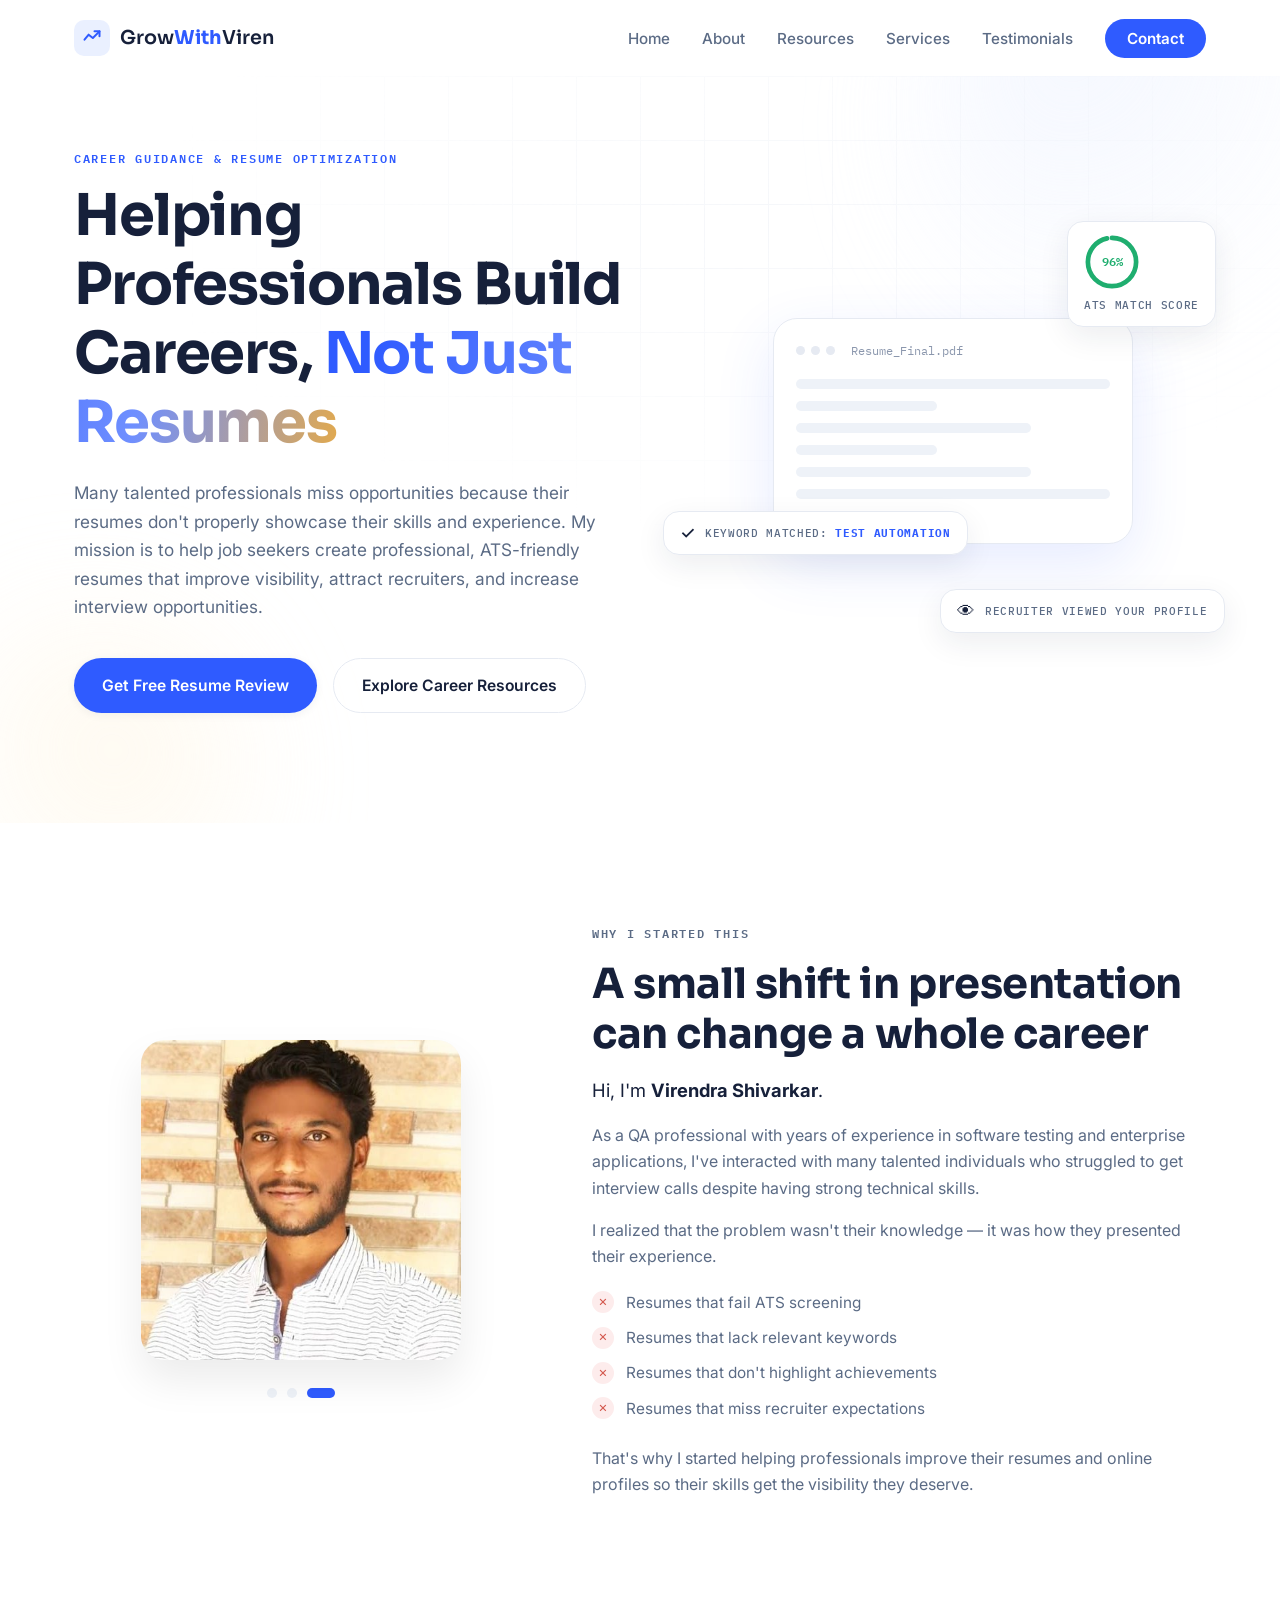
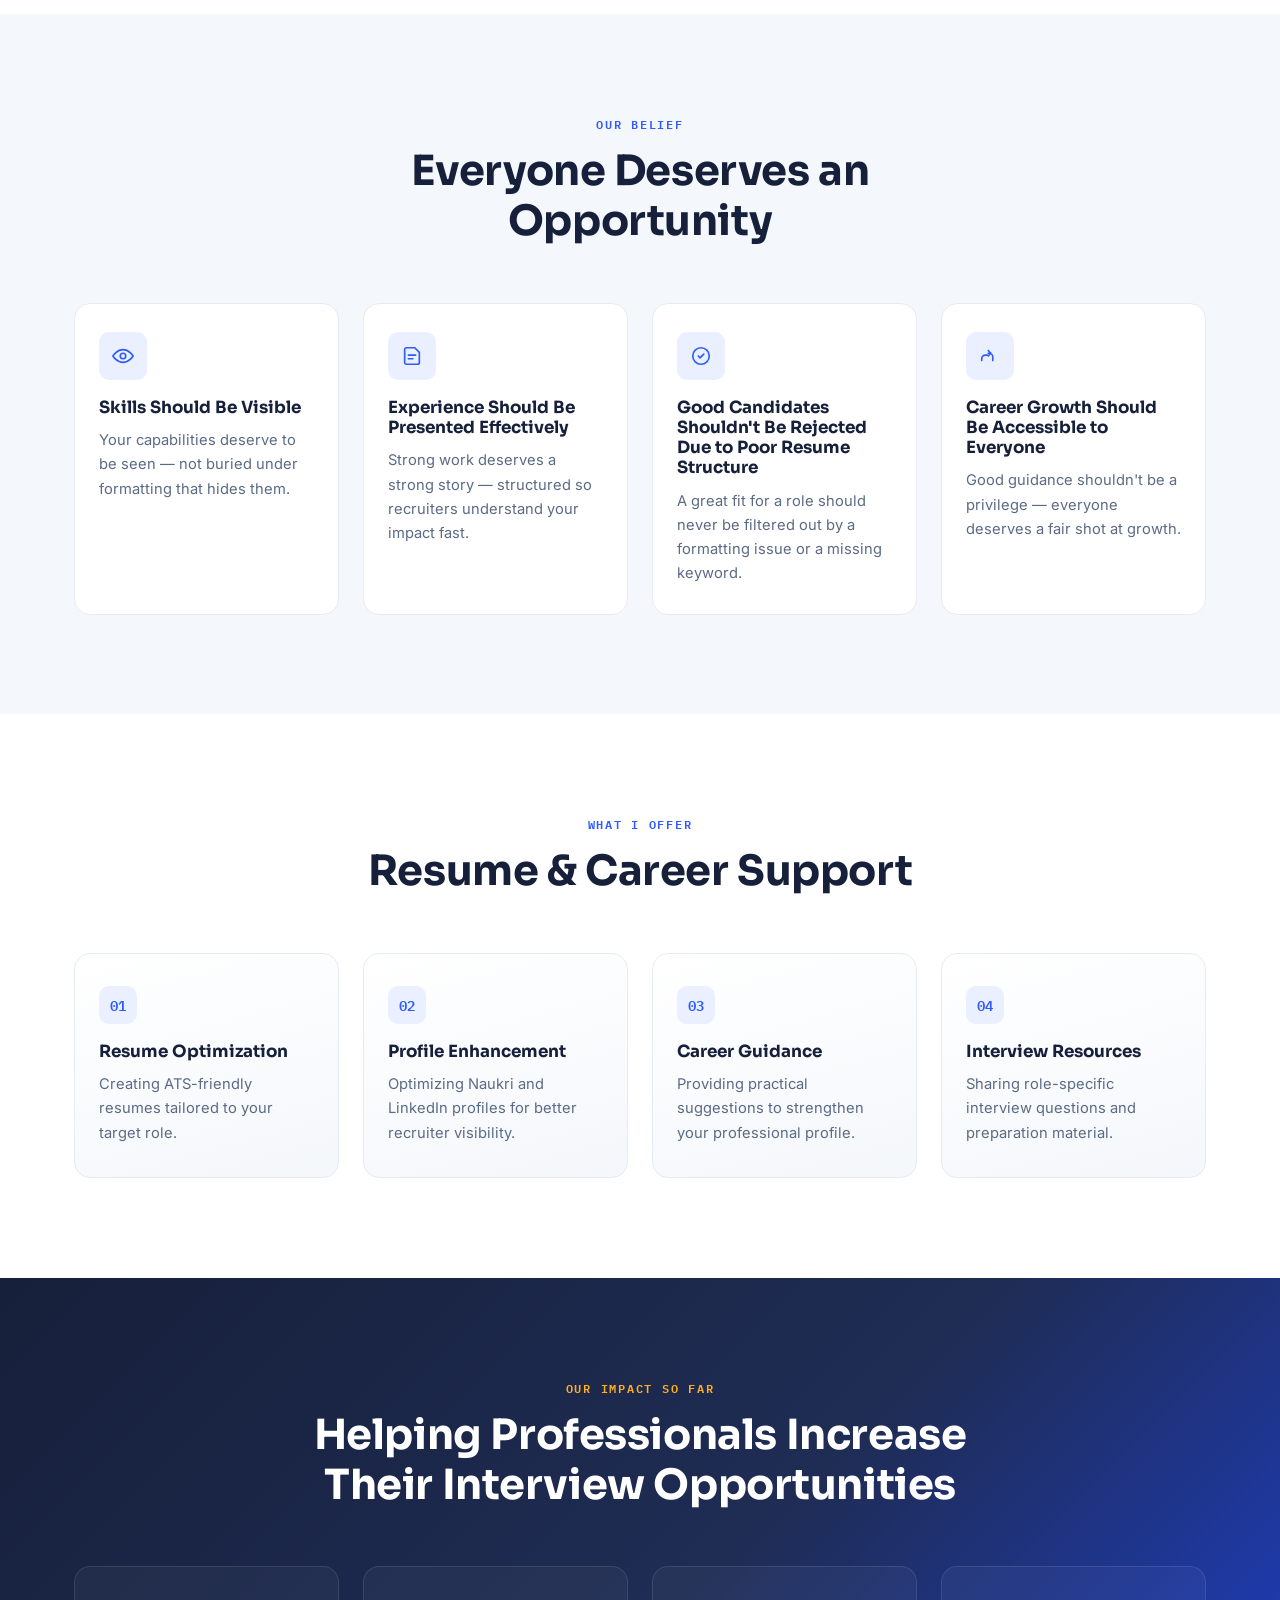
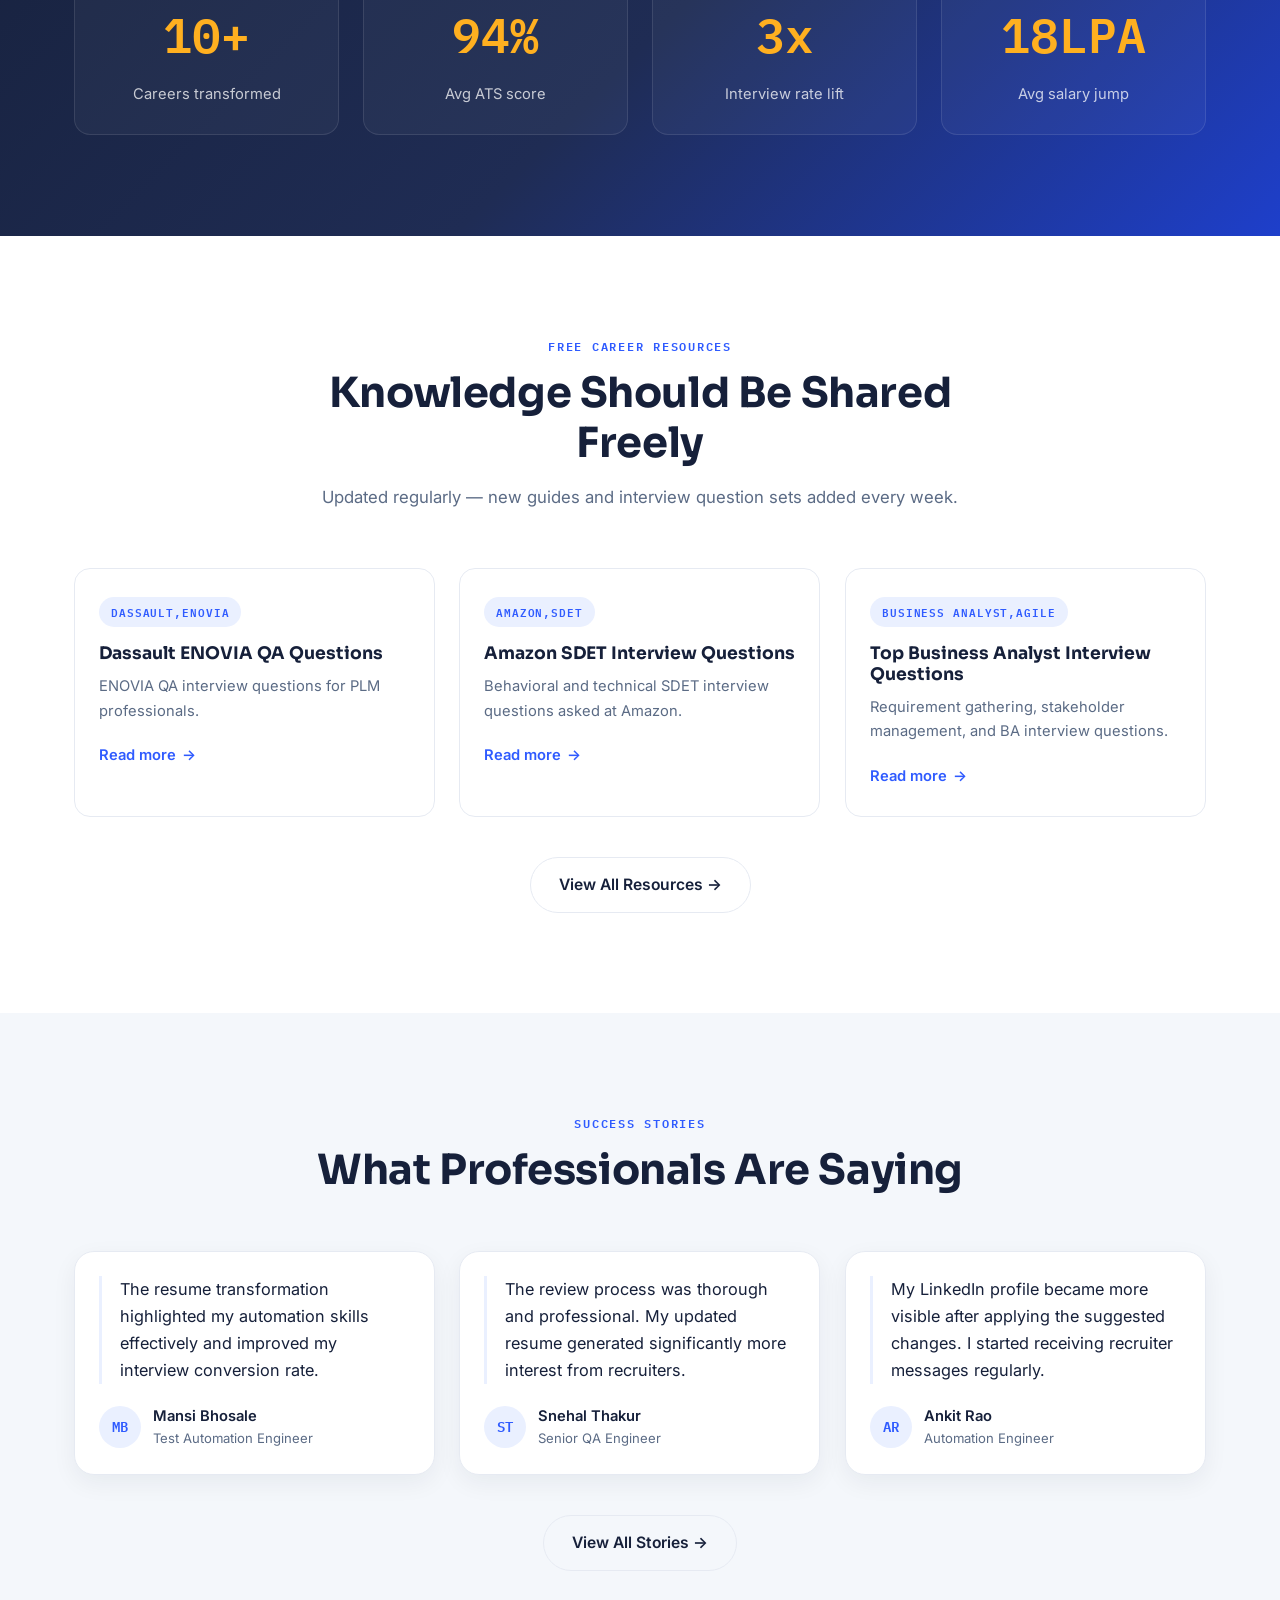
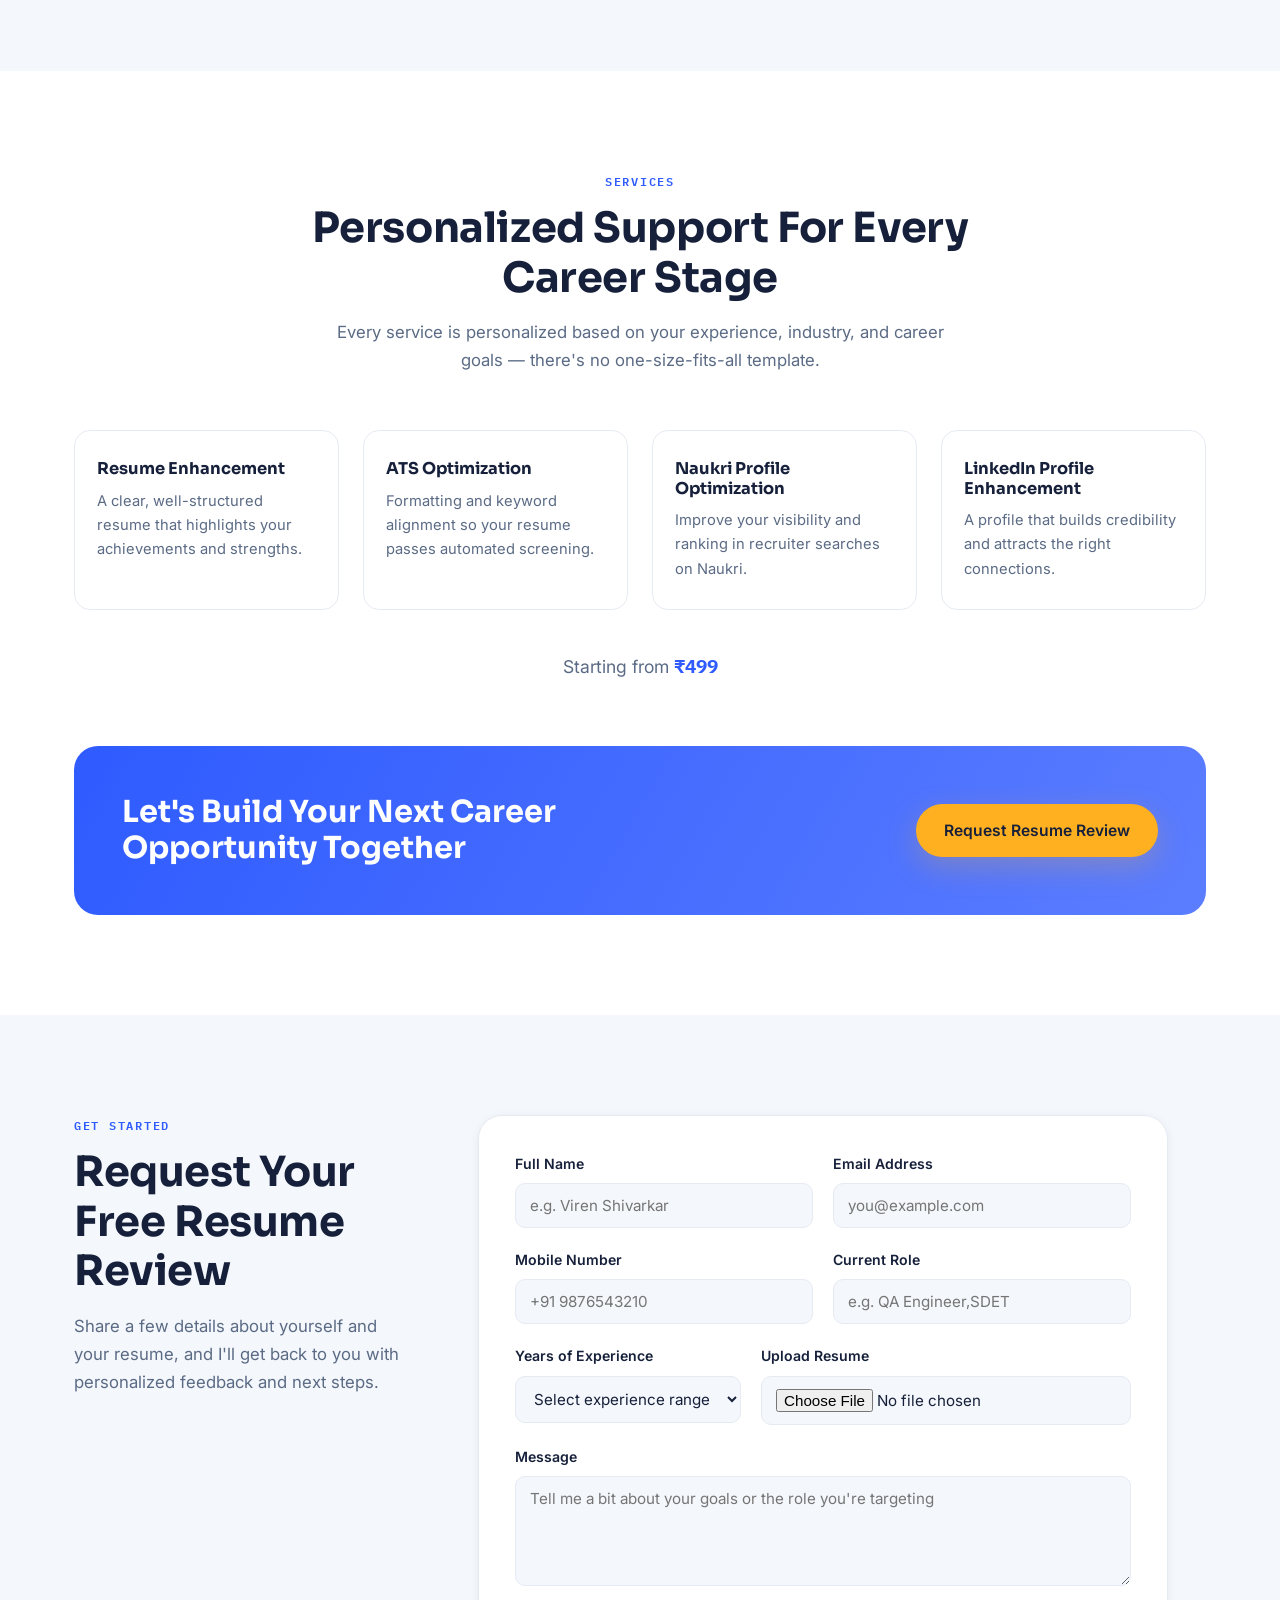
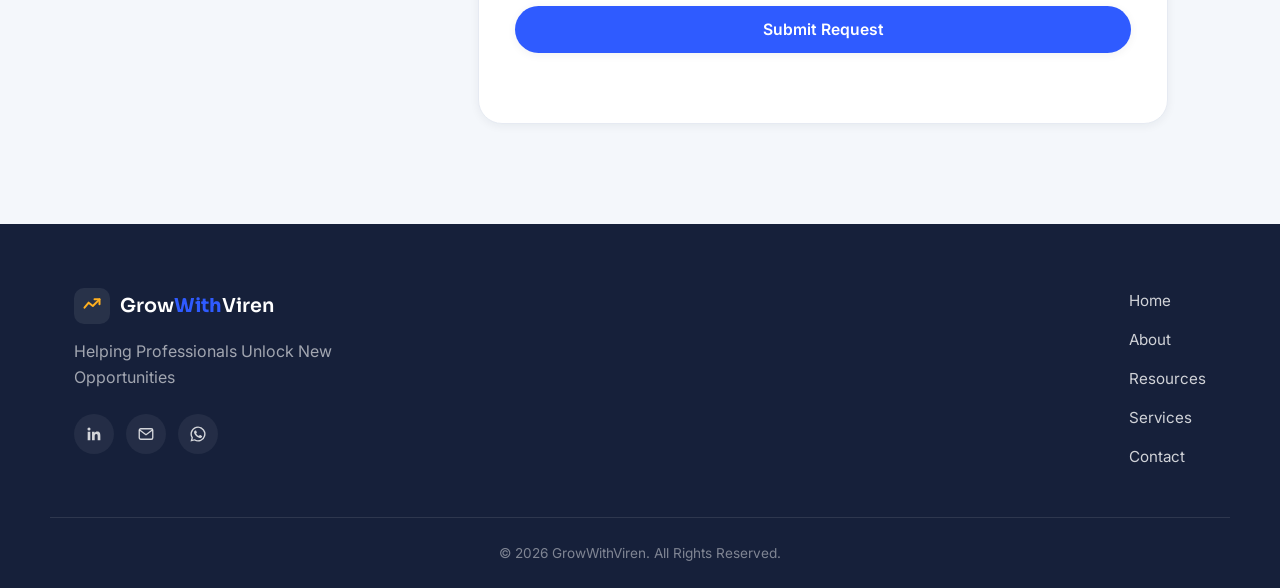
==== commit f2af5c39: "Added success page" ====
--- a/index.html
+++ b/index.html
@@ -421,6 +421,7 @@
   id="contactForm"
   name="resume-review"
   method="POST"
+  action="/success.html"
   data-netlify="true"
   netlify-honeypot="bot-field"
   enctype="multipart/form-data"
@@ -438,7 +439,7 @@
         <div class="form-row">
             <div class="form-field">
               <label for="fullName">Full Name</label>
-              <input type="text" id="fullName" name="fullName" placeholder="e.g. Priya Sharma" required>
+              <input type="text" id="fullName" name="fullName" placeholder="e.g. Viren Shivarkar" required>
             </div>
             <div class="form-field">
               <label for="email">Email Address</label>
@@ -449,11 +450,11 @@
           <div class="form-row">
             <div class="form-field">
               <label for="mobile">Mobile Number</label>
-              <input type="tel" id="mobile" name="mobile" placeholder="+91 98765 43210" required>
+              <input type="tel" id="mobile" name="mobile" placeholder="+91 9876543210" required>
             </div>
             <div class="form-field">
               <label for="currentRole">Current Role</label>
-              <input type="text" id="currentRole" name="currentRole" placeholder="e.g. QA Engineer" required>
+              <input type="text" id="currentRole" name="currentRole" placeholder="e.g. QA Engineer,SDET" required>
             </div>
           </div>
 
